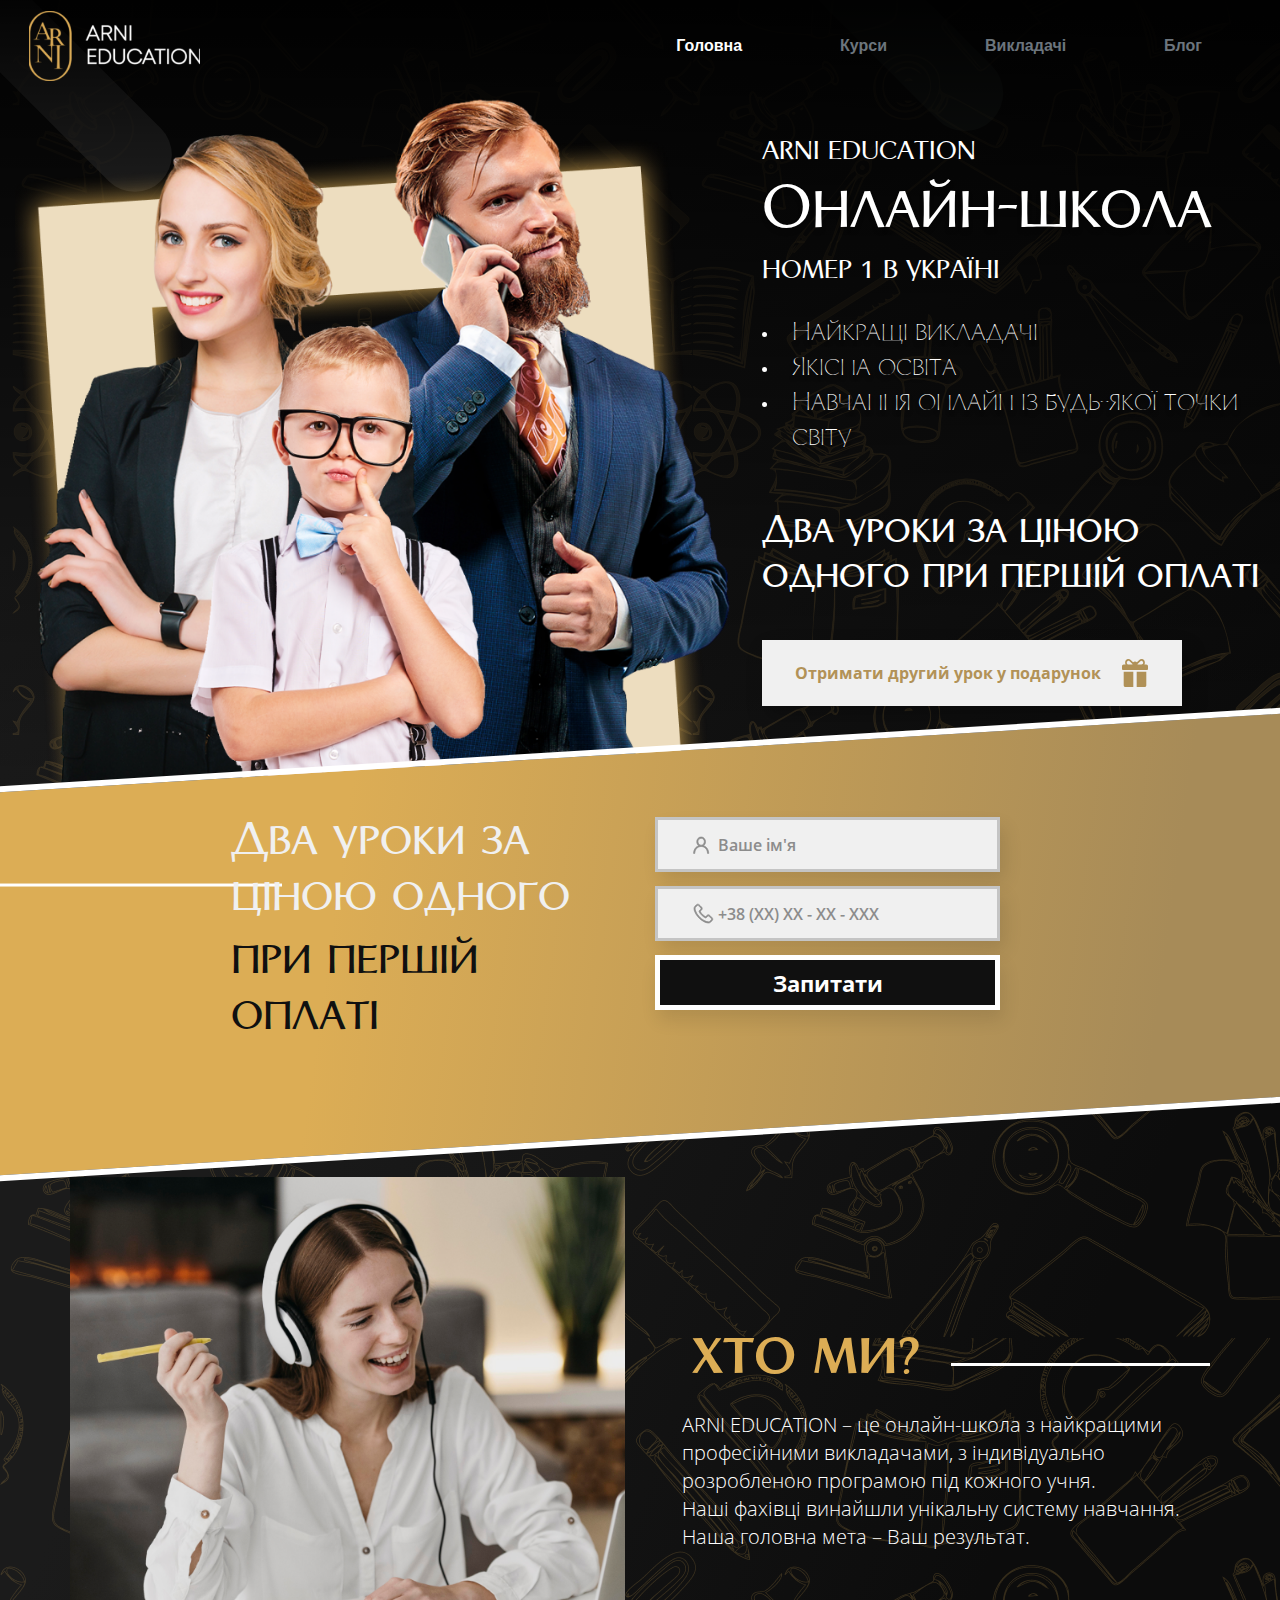
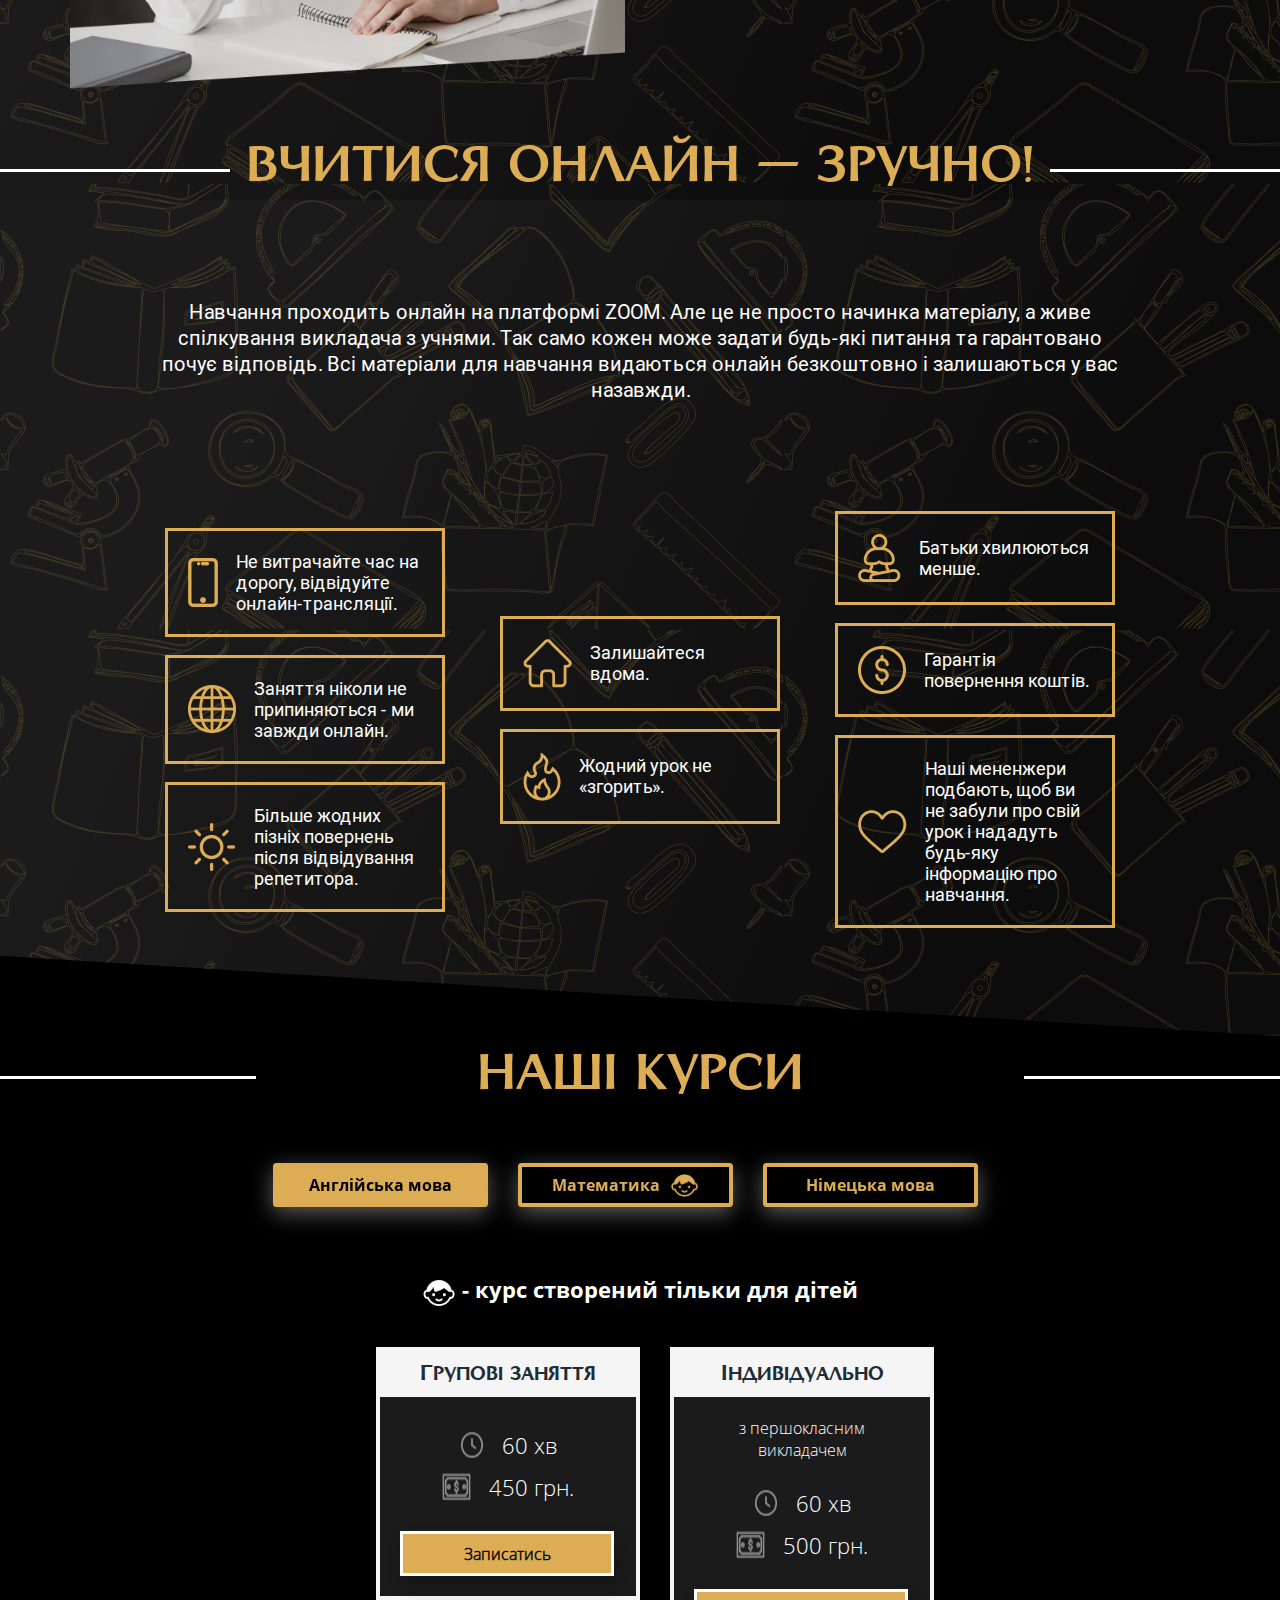
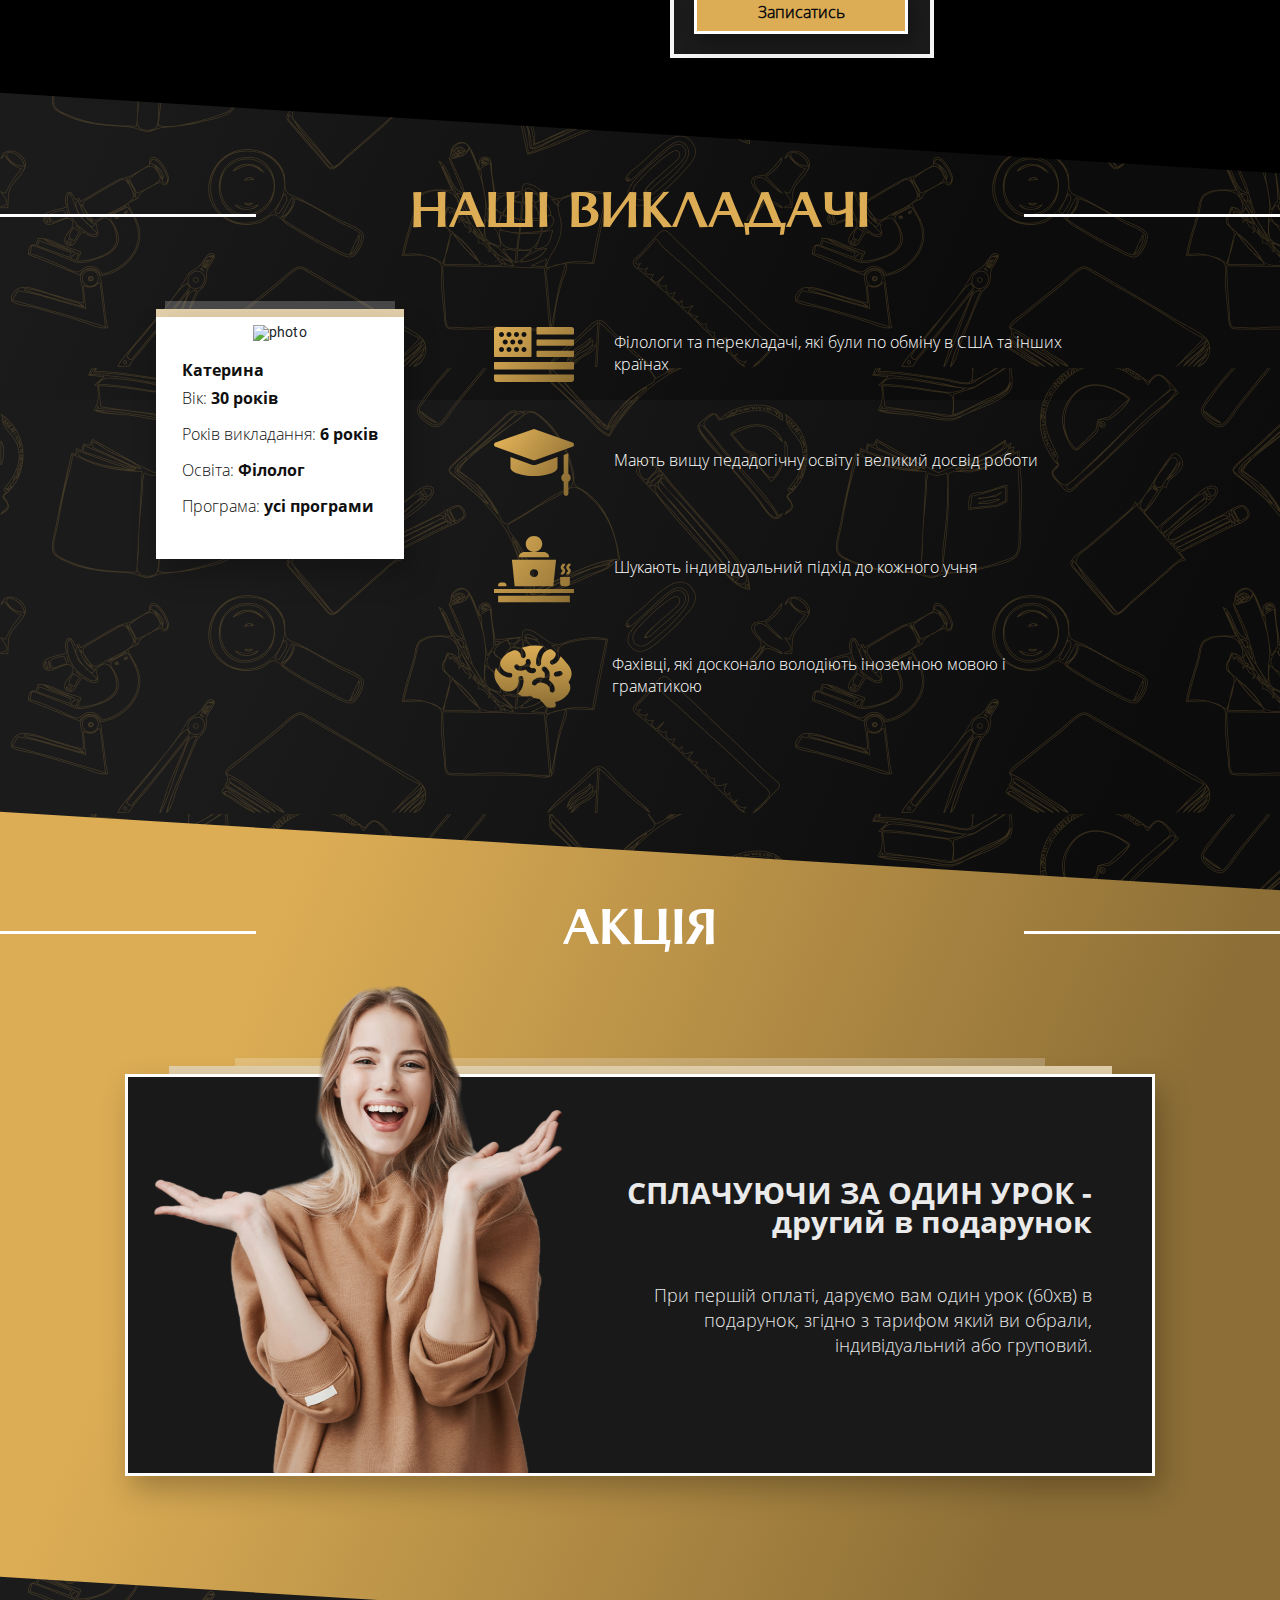
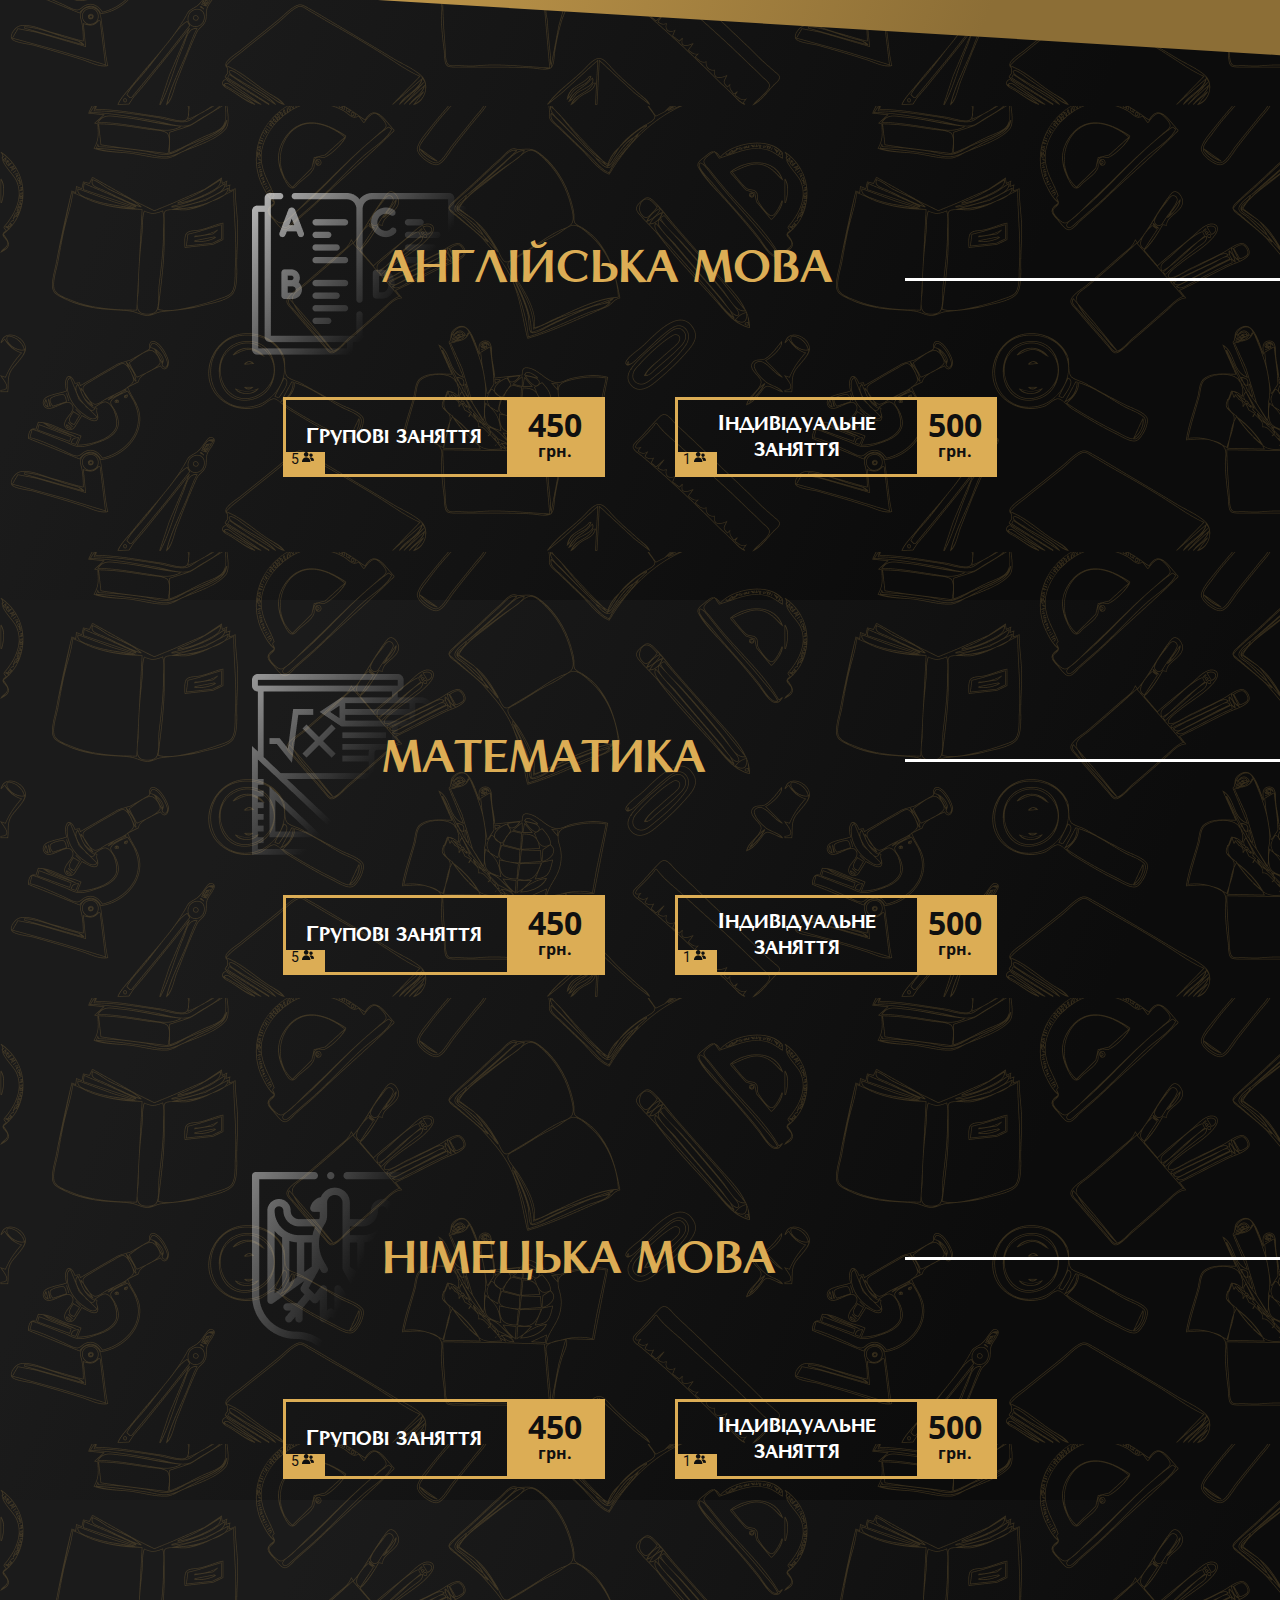
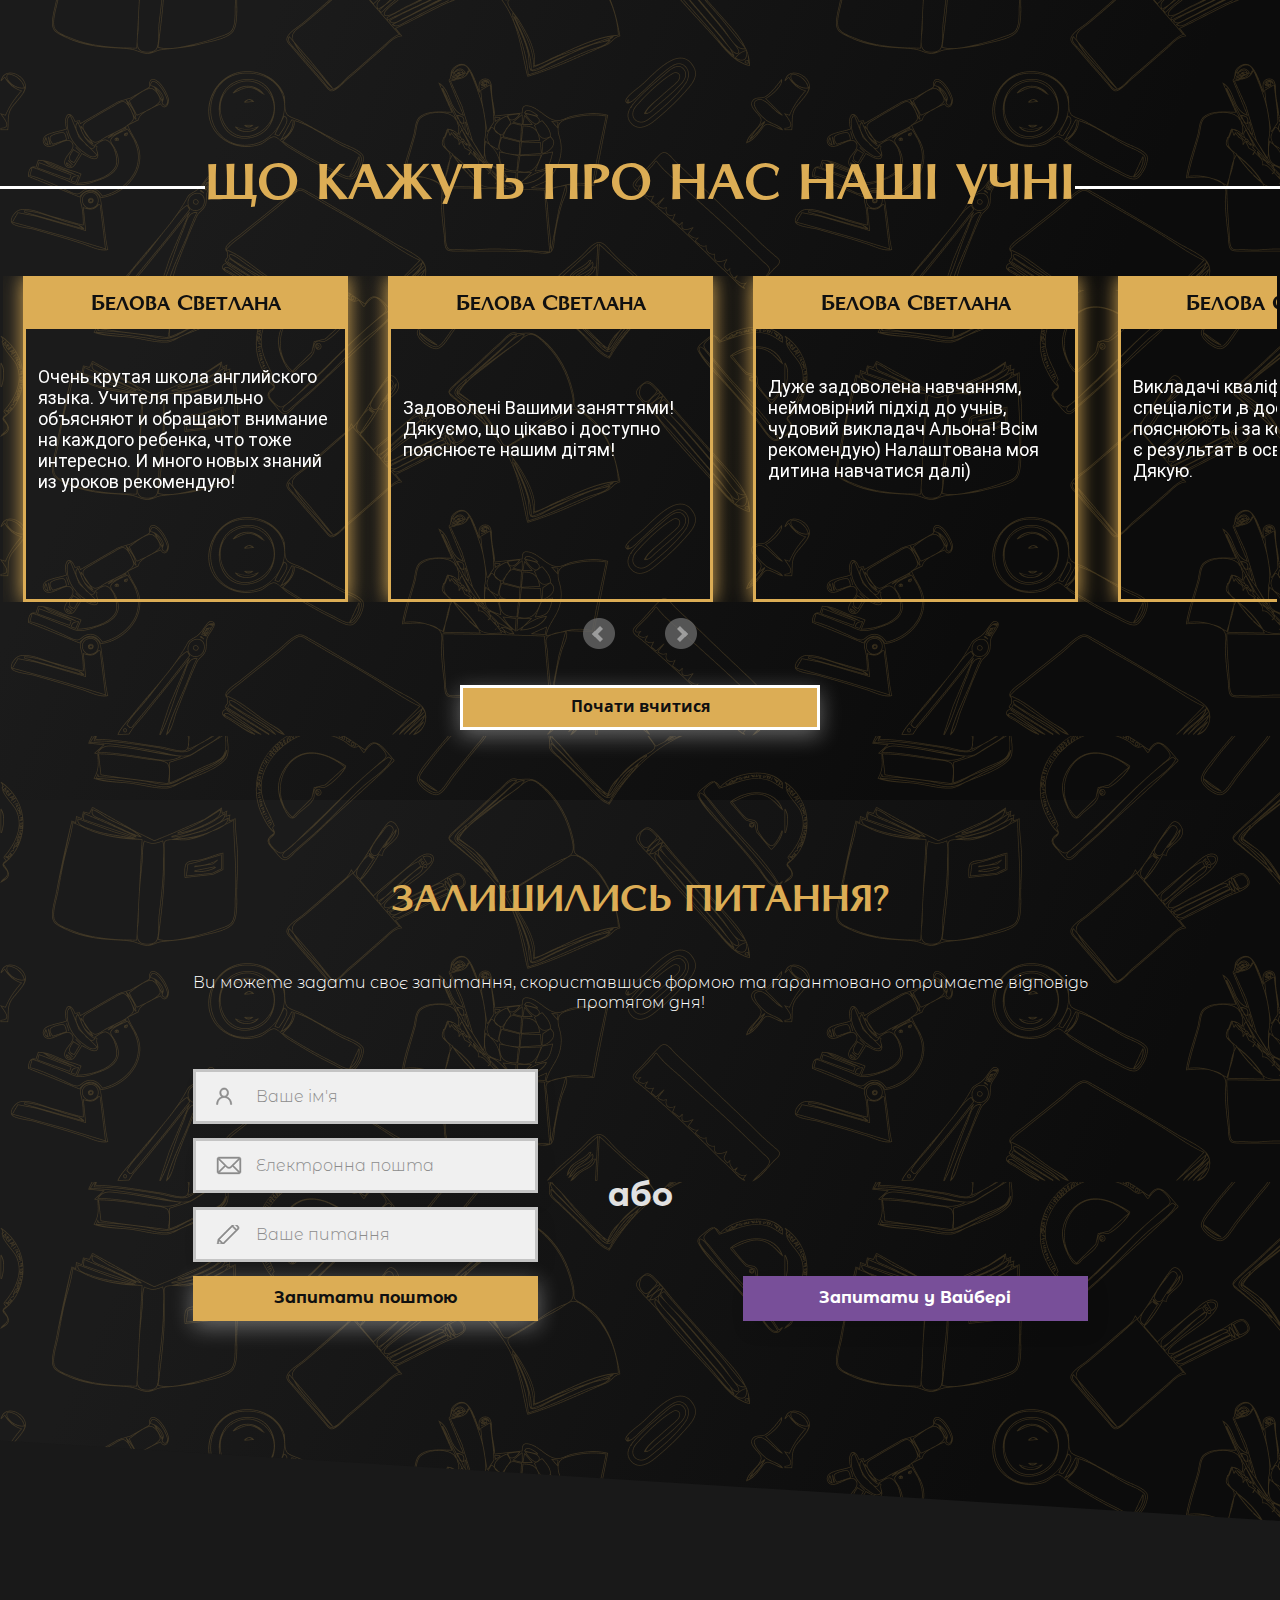
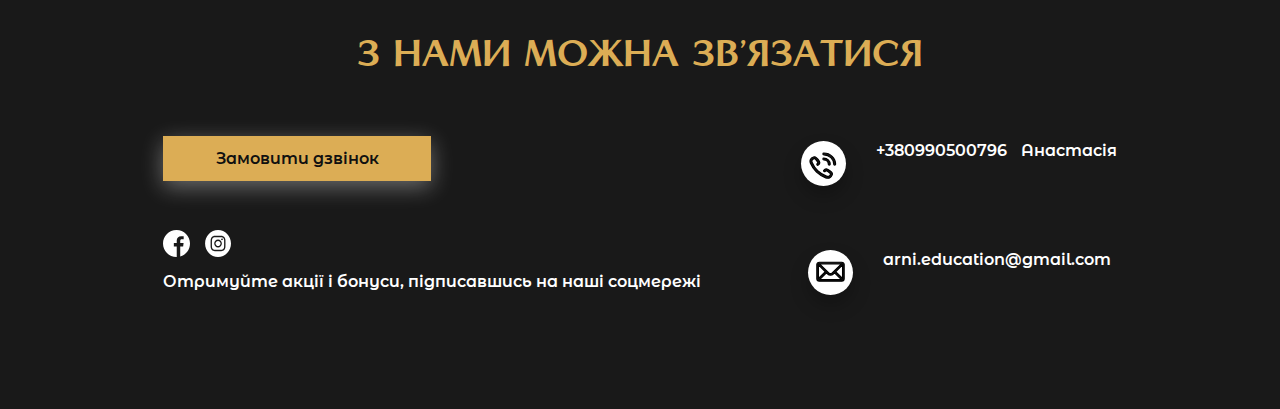
==== page/Arni Education/arni education/index.html @ 363d0132 "bootstrap 4.6" ====
<!DOCTYPE html>
<html lang="ru">

<head>
	<meta charset="utf-8">
	<meta name="viewport" content="width=device-width, initial-scala=1.0, maximum-scale=1.0, user-scaleble=0"/>
	<meta http-equiv="X-UA-Compatible" content="IE=edge">

	<title>Arni Education</title>

	<script src="https://ajax.googleapis.com/ajax/libs/jquery/2.2.0/jquery.min.js"></script>
    <link href="bxslider/jquery.bxslider.css" rel="stylesheet">

	<link rel="stylesheet" href="bootstrap/css/bootstrap.min.css">

	<link rel="stylesheet" type="text/css" href="css/style.css">
	<link rel="stylesheet" type="text/css" href="css/header.css">
	<link rel="stylesheet" type="text/css" href="css/footer.css">
	<link rel="stylesheet" type="text/css" href="css/style_mobile.css">
	<link rel="stylesheet" href="fonts/artica-pro/articapro.css">
    <link rel="stylesheet" href="fonts/opensans/opensans.css">
    <link rel="stylesheet" href="fonts/roboto/roboto.css">
    <link rel="stylesheet" href="fonts/montserratalternates/montserratalternates.css">
</head>

<body>
	<div class="wrapper">
		<header class="header">
			<div class="bg_top">
				<div class="container">
					<nav class="navbar navbar-expand-lg navbar-light header__head">
						<a class="navbar-brand" href="">
							<img src="img/logo.svg" alt="">
						</a>
						<a class="text-white media_nav" href="tel:+380990500796">+380990500796 <span>Анастасія</span></a>
						<button class="navbar-toggler" type="button" data-toggle="collapse" data-target="#navbarText" aria-controls="navbarText" aria-expanded="false" aria-label="Toggle navigation">
		                  	<span class="navbar-toggler-icon bg-dark"></span>
		                </button>
						<div class="collapse navbar-collapse justify-content-end" id="navbarText">
					        <ul class="navbar-nav menu_list">
					            <li class="nav-item active">
					              	<a class="nav-link text-white mx-5" href="#">Головна</a>
					            </li>
					            <li class="nav-item">
					                <a class="nav-link text-secondary mx-5" href="#">Курси</a>
					            </li>
					            <li class="nav-item">
					                <a class="nav-link text-secondary mx-5" href="#">Викладачі</a>
					            </li>
					            <li class="nav-item">
					                <a class="nav-link text-secondary mx-5" href="#">Блог</a>
					            </li>
					        </ul>
					    </div>
					</nav>
					<div class="row header__title">
						<div class="col-sm-7">
							<img src="img/FamilyGroup.png" alt="Family" class="w-100">
						</div>
						<div class="col-sm-5 pt-5 header__title__inner"> 
							<h3>arni education</h3>
							<h1>Онлайн-школа</h1>
							<h3>Номер 1 в Україні</h3>
							<ul>
								<li>Найкращі викладачі</li>
								<li>Якісна освіта</li>
								<li>Навчання онлайн із будь-якої точки світу</li>
							</ul>
							<h2>Два уроки за ціною одного при першій оплаті</h2>
							<div class="inner_button d-flex justify-content-center align-items-center">
								<p class="text-center m-0">Отримати другий урок у подарунок</p>
								<svg class="ml-4" width="26" height="28" viewBox="0 0 26 28" fill="none">
									<path d="M24.3044 5.45466H22.4118C22.6614 5.02919 22.8262 4.5516 22.8731 4.04651C23.0232 2.4323 22.2338 0.985269 20.8899 0.34373C19.6546 -0.245966 18.2664 -0.00490306 17.2667 0.971488L14.877 3.30391C14.4116 2.75572 13.7425 2.41119 13 2.41119C12.2562 2.41119 11.586 2.75682 11.1205 3.3067L8.72772 0.971214C7.72647 -0.00517645 6.33882 -0.245309 5.10407 0.344058C3.7605 0.985652 2.97096 2.43317 3.12147 4.04733C3.16855 4.55204 3.33318 5.02941 3.58277 5.45466H1.69564C0.759129 5.45466 0 6.27224 0 7.28073L0 10.0199C0 10.5241 0.37959 10.9329 0.847844 10.9329L25.1522 10.9329C25.6204 10.9329 26 10.5241 26 10.0199V7.28073C26 6.27224 25.2409 5.45466 24.3044 5.45466ZM10.4565 5.15032V5.45466H6.46801C5.4142 5.45466 4.58484 4.39668 4.84804 3.2151C4.96397 2.69475 5.31273 2.25118 5.76382 2.02663C6.38325 1.7183 7.06941 1.81728 7.58966 2.3244L10.4572 5.12342C10.4571 5.13244 10.4565 5.1413 10.4565 5.15032ZM21.1907 3.80408C21.1275 4.75307 20.3315 5.45477 19.4481 5.45477H15.5435V5.15043C15.5435 5.13966 15.5429 5.12899 15.5428 5.11822C16.1924 4.48407 17.6016 3.10857 18.3659 2.36246C18.8003 1.93847 19.4081 1.74056 19.9699 1.92103C20.7762 2.18003 21.2497 2.91842 21.1907 3.80408Z" fill="#B09157"/>
									<path d="M1.69531 12.7578L1.69531 26.1491C1.69531 27.1577 2.45444 27.9752 3.39095 27.9752H11.304V12.7578H1.69531Z" fill="#B09157"/>
									<path d="M14.6953 12.7578V27.9752H22.6084C23.5449 27.9752 24.304 27.1577 24.304 26.1491V12.7578H14.6953Z" fill="#B09157"/>
								</svg>
							</div>
						</div>
					</div>
				</div>
			</div>
			<div class="header__form d-flex align-items-center">
				<div class="line d-md-block"></div>
				<div class="container d-flex justify-content-center">
					<div class="row">
						<div class="col-sm-6 header__form__title mb-3 pt-4">
							<h2>Два уроки за ціною одного</h2>
							<h3>при першій оплаті</h3>
						</div>
						<div class="col-sm-6 header__form__inner d-flex flex-column">
							<input type="text" class="mb-3 first" placeholder="Ваше ім'я"/>
							<input type="text" class="mb-3 last" placeholder="+38 (ХХ) XX - XX - XXX"/>
							<button class="mb-3" type="button">
								<p class="m-0">Запитати</p>
							</button>
						</div>
					</div>
				</div>
			</div>
		</header>

		<div class="content">
			<div class="about">
				<div class="container">
					<div class="row">
						<div class="col-sm-6 pl-0">
	                    	<img src="img/Intersect.png" alt="Intersect" class="about__img float-right">
		                </div>
		                <div class="col-sm-6 pr-0 pl-sm-5 d-flex flex-column justify-content-center">
		                    <div class="about__title mb-3 d-flex align-items-center justify-content-between">
		                        <h2>хто ми?</h2>
		                        <div class="about__title__line d-md-block"></div>
		                    </div>
	                    	<div class="about__text pr-3 text-white">
		                        <p>ARNI EDUCATION – це онлайн-школа з найкращими професійними викладачами, 
		                           з індивідуально розробленою програмою під кожного учня.<br>
		                           Наші фахівці винайшли унікальну систему навчання.<br>
		                           Наша головна мета – Ваш результат.</p>
	                    	</div>
	                	</div>
					</div>
				</div>
			</div>

			<div class="study">
				<div class="study__title m-0 d-flex justify-content-center">
		            <h2>Вчитися онлайн — зручно!</h2>
		        </div>
		        <div class="container">
			        <div class="d-flex justify-content-center">
			            <div class="study__text text-md-center px-md-5 py-5">
			                <p class="px-md-5">
			                    Навчання проходить онлайн на платформі ZOOM. Але це не просто начинка матеріалу, а живе спілкування викладача з учнями. Так само кожен може задати будь-які питання та гарантовано почує відповідь. Всі матеріали для навчання видаються онлайн безкоштовно і залишаються у вас назавжди.
			                </p>
			            </div>
			        </div>
			    </div>
				<div class="study__table d-flex flex-wrap justify-content-center align-items-center">
				    <div class="study__table__column left">
			            <div class="col_element d-flex align-items-center">
			                <img src="img/icon1.png" alt="icon"> 
			                <div class="col_element_text">
			                    <p class="m-0">Не витрачайте час на дорогу, відвідуйте онлайн-трансляції.</p>
			                </div>
			            </div>
						<div class="col_element d-flex align-items-center">
			                <img src="img/icon2.png" alt="icon"> 
			                <div class="col_element_text">
			                    <p class="m-0">Заняття ніколи не припиняються - ми завжди онлайн.</p>
			                </div>
			            </div>
			            <div class="col_element d-flex align-items-center">
			                <img src="img/icon3.png" alt="icon"> 
			                <div class="col_element_text">
			                    <p class="m-0">Більше жодних пізніх повернень після відвідування репетитора.</p>
			                </div>
			            </div>
			        </div>
			        <div class="study__table__column center">
			            <div class="col_element d-flex align-items-center">
			                <img src="img/icon4.png" alt="icon"> 
			                <div class="col_element_text">
			                    <p class="m-0">Залишайтеся вдома. </p>
			                </div>
			            </div>
			            <div class="col_element d-flex align-items-center">
			                <img src="img/icon5.png" alt="icon"> 
			                <div class="col_element_text">
			                    <p class="m-0">Жодний урок не «згорить».</p>
			                </div>
			            </div>
			        </div>
			        <div class="study__table__column right">
			            <div class="col_element d-flex align-items-center">
			                <img src="img/icon6.png" alt="icon"> 
			                <div class="col_element_text">
			                    <p class="m-0">Батьки хвилюються менше.</p>
			                </div>
			            </div>
			            <div class="col_element d-flex align-items-center">
			                <img src="img/icon7.png" alt="icon"> 
			                <div class="col_element_text">
			                    <p class="m-0">Гарантія повернення коштів.</p>
			                </div>
			            </div>
			            <div class="col_element d-flex align-items-center">
			                <img src="img/icon8.png" alt="icon"> 
			                <div class="col_element_text">
			                    <p class="m-0">Наші мененжери подбають, щоб ви не забули про свій урок і нададуть будь-яку інформацію про навчання.</p>
			                </div>
			            </div>
			        </div>
			    </div>
			</div>

			<div class="course">
				<div class="course__title m-0 d-flex justify-content-center">
		            <h2>Наші Курси</h2>
		        </div>
				<div class="container">
					<ul class="course__top d-flex flex-wrap justify-content-center nav nav-pills mb-3" id="pills-tab" role="tablist">
						<li class="nav-item" role="presentation">
							<button class="nav-link active button d-flex justify-content-center align-items-center" id="pills-english-tab" data-toggle="pill" data-target="#pills-english" type="button" role="tab" aria-controls="pills-english" aria-selected="true">Англійська мова</button>
						</li>
						<li class="nav-item" role="presentation">
						    <button class="nav-link button d-flex justify-content-center align-items-center" id="pills-math-tab" data-toggle="pill" data-target="#pills-math" type="button" role="tab" aria-controls="pills-math" aria-selected="false">Математика 
						    	<svg width="29" height="29" viewBox="0 0 29 29" fill="none">
									<rect width="29" height="29" fill="url(#pattern0)"/>
									<defs>
									<pattern id="pattern0" patternContentUnits="objectBoundingBox" width="1" height="1">
									<use xlink:href="#image0_522_584" transform="scale(0.00833333)"/>
									</pattern>
									<image id="image0_522_584" width="120" height="120" xlink:href="[data-uri]"/>
									</defs>
									</svg>
						    </button>
						</li>
						<li class="nav-item" role="presentation">
						    <button class="nav-link button d-flex justify-content-center align-items-center" id="pills-german-tab" data-toggle="pill" data-target="#pills-german" type="button" role="tab" aria-controls="pills-german" aria-selected="false">Німецька мова</button>
						</li>
					</ul>
					<div class="course__text d-flex justify-content-center align-items-center">
						<h5>
	                        <img src="img/boy_icon_white.png" alt="icon"> - курс створений тільки для дітей
	                    </h5>
					</div>
					<div class="tab-content" id="pills-tabContent">
	  					<div class="tab-pane fade show active" id="pills-english" role="tabpanel" aria-labelledby="pills-english-tab">
	  						<div class="course__block d-flex flex-wrap justify-content-center">
								<div class="course__block_inner">
									<div class="inner_title d-flex justify-content-center">
										<h4 class="m-0">Групові заняття</h4>
									</div>
									<div class="inner_content">
										<div class="inner_content__text">
											<div class="text_1 d-flex justify-content-center">
												<img src="img/clock.png" alt="icon">
												<p class="m-0">60 хв</p>
											</div>
											<div class="text_2 d-flex justify-content-center">
												<img src="img/money.png" alt="icon">
												<p class="m-0">450 грн.</p>
											</div>
										</div>
										<a href="#">
											<div class="inner_content__button d-flex justify-content-center align-items-center">Записатись</div>
										</a>
									</div>
								</div>
								<div class="course__block_inner">
									<div class="inner_title d-flex justify-content-center">
										<h4 class="m-0">Індивідуально</h4>
									</div>
									<div class="inner_content">
										<p class="inner_text">з першокласним викладачем</p>
										<div class="inner_content__text">
											<div class="text_1 d-flex justify-content-center">
												<img src="img/clock.png" alt="icon">
												<p class="m-0">60 хв</p>
											</div>
											<div class="text_2 d-flex justify-content-center">
												<img src="img/money.png" alt="icon">
												<p class="m-0">500 грн.</p>
											</div>
										</div>
										<a href="#">
											<div class="inner_content__button d-flex justify-content-center align-items-center">Записатись</div>
										</a>
									</div>
								</div>
							</div>
	  					</div>
						<div class="tab-pane fade" id="pills-math" role="tabpanel" aria-labelledby="pills-math-tab">
						  	<div class="course__block d-flex flex-wrap justify-content-center">
								<div class="course__block_inner">
									<div class="inner_title d-flex justify-content-center">
										<h4 class="m-0">Групові заняття</h4>
									</div>
									<div class="inner_content">
										<div class="inner_content__text">
											<div class="text_1 d-flex justify-content-center">
												<img src="img/clock.png" alt="icon">
												<p class="m-0">60 хв</p>
											</div>
											<div class="text_2 d-flex justify-content-center">
												<img src="img/money.png" alt="icon">
												<p class="m-0">440 грн.</p>
											</div>
										</div>
										<a href="#">
											<div class="inner_content__button d-flex justify-content-center align-items-center">Записатись</div>
										</a>
									</div>
								</div>
								<div class="course__block_inner">
									<div class="inner_title d-flex justify-content-center">
										<h4 class="m-0">Індивідуально</h4>
									</div>
									<div class="inner_content">
										<div class="inner_content__text">
											<div class="text_1 d-flex justify-content-center">
												<img src="img/clock.png" alt="icon">
												<p class="m-0">60 хв</p>
											</div>
											<div class="text_2 d-flex justify-content-center">
												<img src="img/money.png" alt="icon">
												<p class="m-0">480 грн.</p>
											</div>
										</div>
										<a href="#">
											<div class="inner_content__button d-flex justify-content-center align-items-center">Записатись</div>
										</a>
									</div>
								</div>
							</div>
						</div>
						<div class="tab-pane fade" id="pills-german" role="tabpanel" aria-labelledby="pills-german-tab">
						  	<div class="course__block d-flex flex-wrap justify-content-center">
								<div class="course__block_inner">
									<div class="inner_title d-flex justify-content-center">
										<h4 class="m-0">Групові заняття</h4>
									</div>
									<div class="inner_content">
										<div class="inner_content__text">
											<div class="text_1 d-flex justify-content-center">
												<img src="img/clock.png" alt="icon">
												<p class="m-0">60 хв</p>
											</div>
											<div class="text_2 d-flex justify-content-center">
												<img src="img/money.png" alt="icon">
												<p class="m-0">460 грн.</p>
											</div>
										</div>
										<a href="#">
											<div class="inner_content__button d-flex justify-content-center align-items-center">Записатись</div>
										</a>
									</div>
								</div>
								<div class="course__block_inner">
									<div class="inner_title d-flex justify-content-center">
										<h4 class="m-0">Індивідуально</h4>
									</div>
									<div class="inner_content">
										<p class="inner_text">з першокласним викладачем</p>
										<div class="inner_content__text">
											<div class="text_1 d-flex justify-content-center">
												<img src="img/clock.png" alt="icon">
												<p class="m-0">60 хв</p>
											</div>
											<div class="text_2 d-flex justify-content-center">
												<img src="img/money.png" alt="icon">
												<p class="m-0">510 грн.</p>
											</div>
										</div>
										<a href="#">
											<div class="inner_content__button d-flex justify-content-center align-items-center">Записатись</div>
										</a>
									</div>
								</div>
							</div>
						</div>
					</div>
				</div>
			</div>

			<div class="teacher">
				<div class="teacher__title m-0 d-flex justify-content-center">
		            <h2>Наші Викладачі</h2>
		        </div>
				<div class="teacher__table d-flex flex-wrap justify-content-center ">
					<div class="teacher__table__column photo">
						<div class="col_bg_2"></div>
						<div class="col_bg_1"></div>
						<div class="col_bg">
							<div class="col_bg__photo d-flex justify-content-center">
								<img src="img/teacher_photo.svg" alt="photo">
							</div>
							<div class="col_bg__text"> 
								<h3>Катерина</h3>
								<div class="text_info">
									<p>Вік:<span> 30 років</span></p>
									<p>Років викладання:<span> 6 років</span></p>
									<p>Освіта:<span> Філолог</span></p>
									<p>Програма:<span> усі програми</span></p>
								</div>
							</div>
						</div>
					</div>
					<div class="teacher__table__column info">
						<div class="info_element d-flex align-items-center">
							<img src="img/teacher_1.svg" alt="icon">
							<p class="info_element__text">Філологи та перекладачі, які були по обміну в США та інших країнах</p>
						</div>
						<div class="info_element d-flex align-items-center">
							<img src="img/teacher_2.svg" alt="icon">
							<p class="info_element__text">Мають вищу педадогічну освіту і великий досвід роботи</p>
						</div>
						<div class="info_element d-flex align-items-center">
							<img src="img/teacher_3.svg" alt="icon">
							<p class="info_element__text">Шукають індивідуальний підхід до кожного учня</p>
						</div>
						<div class="info_element d-flex align-items-center">
							<img src="img/teacher_4.svg" alt="icon">
							<p class="info_element__text">Фахівці, які досконало володіють іноземною мовою і граматикою</p>
						</div>
					</div>
				</div>
			</div>

			<div class="stock">
				<div class="stock__title m-0 d-flex justify-content-center">
		            <h2>Акція</h2>
		        </div>
		        <div class="container">
		        	<div class="stock__content">
						<div class="stock_bg_2"></div>
						<div class="stock_bg_1"></div>
						<div class="stock_bg d-flex justify-content-end">
							<div class="stock_bg__photo">
								<img src="img/stock_img.svg" alt="photo">
							</div>
							<div class="stock_bg__text text-right"> 
								<h3>СПЛАЧУЮЧИ ЗА ОДИН УРОК - другий в подарунок</h3>
								<div class="text_info">
									<p>При першій оплаті, даруємо вам один урок (60хв) в подарунок, згідно з тарифом який ви обрали, індивідуальний або груповий.</p>
								</div>
							</div>
						</div>
					</div>
		        </div>
			</div>

			<div class="buy_course">
				<div class="buy_course__el">
					<div class="row el_title m-0">
						<div class="col-4">
							<div class="el_title__img float-right">
								<img src="img/courses_icon_1.png" alt="icon">
							</div>
						</div>
						<div class="col-8 el_title__title d-flex align-items-center">
							<h2>Англійська мова</h2>
						</div>
					</div>
					<div class="el_button d-flex flex-wrap justify-content-center">
						<a href="#">
							<div class="button d-flex justify-content-between">
								<p class="button_text m-0 d-flex align-items-center">
	                                Групові заняття
	                            </p>
	                            <p class="button_price m-0 text-center">
	                                <span>450</span> грн.
	                            </p>  
	                            <div class="member">
	                                <p>5 <img src="img/member-icon.png" alt="member"></p>
	                            </div> 
							</div>
						</a>
						<a href="#">
							<div class="button d-flex">
	                            <p class="button_text m-0 d-flex align-items-center">
	                                Індивідуальне заняття
	                            </p>
	                            <p class="button_price m-0 text-center">
	                                <span>500</span> грн.
	                            </p>  
	                            <div class="member">
	                                <p>1 <img src="img/member-icon.png" alt="member"></p>
	                            </div>  
	                        </div>
						</a>
					</div>
				</div>
				<div class="buy_course__el">
					<div class="row el_title m-0">
						<div class="col-4">
							<div class="el_title__img float-right">
								<img src="img/courses_icon_2.png" alt="icon">
							</div>
						</div>
						<div class="col-8 el_title__title d-flex align-items-center">
							<h2>Математика</h2>
						</div>
					</div>
					<div class="el_button d-flex flex-wrap justify-content-center">
						<a href="#">
							<div class="button d-flex justify-content-between">
								<p class="button_text m-0 d-flex align-items-center">
	                                Групові заняття
	                            </p>
	                            <p class="button_price m-0 text-center">
	                                <span>450</span> грн.
	                            </p>  
	                            <div class="member">
	                                <p>5 <img src="img/member-icon.png" alt="member"></p>
	                            </div> 
							</div>
						</a>
						<a href="#">
							<div class="button d-flex">
	                            <p class="button_text m-0 d-flex align-items-center">
	                                Індивідуальне заняття
	                            </p>
	                            <p class="button_price m-0 text-center">
	                                <span>500</span> грн.
	                            </p>  
	                            <div class="member">
	                                <p>1 <img src="img/member-icon.png" alt="member"></p>
	                            </div>  
	                        </div>
						</a>
					</div>
				</div>
				<div class="buy_course__el">
					<div class="row el_title m-0">
						<div class="col-4">
							<div class="el_title__img float-right">
								<img src="img/courses_icon_3.png" alt="icon">
							</div>
						</div>
						<div class="col-8 el_title__title d-flex align-items-center">
							<h2>Німецька мова</h2>
						</div>
					</div>
					<div class="el_button d-flex flex-wrap justify-content-center">
						<a href="#">
							<div class="button d-flex justify-content-between">
								<p class="button_text m-0 d-flex align-items-center">
	                                Групові заняття
	                            </p>
	                            <p class="button_price m-0 text-center">
	                                <span>450</span> грн.
	                            </p>  
	                            <div class="member">
	                                <p>5 <img src="img/member-icon.png" alt="member"></p>
	                            </div> 
							</div>
						</a>
						<a href="#">
							<div class="button d-flex">
	                            <p class="button_text m-0 d-flex align-items-center">
	                                Індивідуальне заняття
	                            </p>
	                            <p class="button_price m-0 text-center">
	                                <span>500</span> грн.
	                            </p>  
	                            <div class="member">
	                                <p>1 <img src="img/member-icon.png" alt="member"></p>
	                            </div>  
	                        </div>
						</a>
					</div>
				</div>
			</div>

			<div class="opinion">
				<div class="opinion__title m-0 d-flex justify-content-center">
		            <h2>Що кажуть про нас наші учні</h2>
		        </div>
		        <div class="opinion__slider">
		        	<div class="slide">
	                    <div class="slide_block">
	                        <div class="block__title d-flex justify-content-center m-0">
	                            <h4 class="m-0">Белова Светлана</h4>
	                        </div>

	                        <div class="block__text d-flex align-items-center">
	                            <p class="m-0">
	                                Очень крутая школа английского языка. Учителя правильно объясняют и обращают внимание на 
	                                каждого ребенка, что тоже интересно. И много новых знаний из уроков рекомендую!
	                            </p>
	                        </div>
	                    </div>
	                </div>

	                <div class="slide">
	                    <div class="slide_block">
	                        <div class="block__title d-flex justify-content-center m-0">
	                            <h4 class="m-0">Белова Светлана</h4>
	                        </div>

	                        <div class="block__text d-flex align-items-center">
	                            <p class="m-0">
	                                Задоволені Вашими заняттями! Дякуємо, що цікаво і доступно пояснюєте нашим дітям!
	                            </p>
	                        </div>
	                    </div>
	                </div>

	                <div class="slide">
	                    <div class="slide_block">
	                        <div class="block__title d-flex justify-content-center m-0">
	                            <h4 class="m-0">Белова Светлана</h4>
	                        </div>

	                        <div class="block__text d-flex align-items-center">
	                            <p class="m-0">
	                                Дуже задоволена навчанням, неймовірний підхід до учнів, чудовий викладач Альона! 
	                                Всім рекомендую) Налаштована моя дитина навчатися далі)
	                            </p>
	                        </div>
	                    </div>
	                </div>

	                <div class="slide">
	                    <div class="slide_block">
	                        <div class="block__title d-flex justify-content-center m-0">
	                            <h4 class="m-0">Белова Светлана</h4>
	                        </div>

	                        <div class="block__text d-flex align-items-center">
	                            <p class="m-0">
	                                Викладачі кваліфіковані спеціалісти ,в доступній формі пояснюють і 
	                                за короткий час вже є результат в освоєнні мови. Дякую.
	                            </p>
	                        </div>
	                    </div>
	                </div>

	                <div class="slide">
	                    <div class="slide_block">
	                        <div class="block__title d-flex justify-content-center m-0">
	                            <h4 class="m-0">Белова Светлана</h4>
	                        </div>

	                        <div class="block__text d-flex align-items-center">
	                            <p class="m-0">
	                                Випадково побачила рекламу на сторінці фейсбуку. 
	                                Дочка спочатку казала, що не хоче, але вже через тиждень занять-попросила подовжити навчання. 
	                                Вже займаємося два місяці і є результат і по розмові і граматиці. Дякуємо...
	                            </p>
	                        </div>
	                    </div>
	                </div>
		        </div>
		        <div class="opinion__button m-0 d-flex justify-content-center">
		        	<a href="">
						<div class="button d-flex justify-content-center align-items-center">
							<p>Почати вчитися</p>
						</div>
					</a>
		        </div>
			</div>

			<div class="question">
				<div class="question__title m-0 d-flex justify-content-center">
		            <h3>Залишились питання?</h3>
		        </div>
		        <div class="container">
			        <div class="d-flex justify-content-center">
			            <div class="question__text text-md-center px-md-5 py-5">
			                <p class="px-md-5">
			                    Ви можете задати своє запитання, скориставшись формою та гарантовано отримаєте відповідь протягом дня!
			                </p>
			            </div>
			        </div>
			    </div>
			    <div class="question_flex d-flex flex-wrap justify-content-center">
				    <div class="question__form d-flex flex-column">
				    	<input type="text" class="mb-3 first" placeholder="Ваше ім'я"/>
						<input type="text" class="mb-3 last" placeholder="Електронна пошта"/>
						<input type="text" class="mb-3 last" placeholder="Ваше питання"/>
						<button class="mb-3" type="button">
							<a href="mailto:arni.education@gmail.com" target="_blank">
								Запитати поштою
							</a>
						</button>
				    </div>
				    <div class="question__or d-flex justify-content-center align-items-center">
				    	<p>або</p>
				    </div>
				    <div class="question__button align-self-end">
				    	<button class="mb-3" type="button">
							<p class="m-0">Запитати у Вайбері</p>
						</button>
				    </div>
				</div>
			</div>
		</div>

		<footer class="footer">
			<div class="footer__title m-0 d-flex justify-content-center">
		        <h3>з нами можна зв’язатися</h3>
		    </div>
			<div class="footer__item d-flex flex-wrap justify-content-center">
				<div class="footer__item__left d-flex flex-column">
				    <button class="mb-3" type="button">
						<p class="m-0">Замовити дзвінок</p>
					</button>
					<div class="network d-flex justify-content-start">
						<a href="https://www.facebook.com/">
							<img src="img/facebook.svg" alt="">
						</a>
						<a href="https://www.instagram.com/">
							<img src="img/instagram.svg" alt="">
						</a>
					</div>
				    <p class="m-0 footer__item__left__text">Отримуйте акції і бонуси, підписавшись на наші соцмережі</p>
				</div>
				<div class="footer__item__right d-flex flex-column justify-content-center align-items-center">
					<div class="contact d-flex justify-content-center">
					    <div class="contact_img">
					    	<img src="img/Vector_5.svg" alt="e-mail">
					    </div>
					    <a class="text-white" href="tel:+380990500796">
					    	+380990500796 <span>Анастасія</span>
						</a>
					</div>
					<div class="contact d-flex justify-content-center">
						<div class="contact_img">
					    	<img src="img/Vector_6.svg" alt="e-mail">
					    </div>
					    <a class="text-white" href="mailto:arni.education@gmail.com">
					    	arni.education@gmail.com
						</a>
					</div>
				</div>
			</div>
		</footer>
	</div>
	<script src="https://cdn.jsdelivr.net/npm/jquery@3.5.1/dist/jquery.slim.min.js" integrity="sha384-DfXdz2htPH0lsSSs5nCTpuj/zy4C+OGpamoFVy38MVBnE+IbbVYUew+OrCXaRkfj" crossorigin="anonymous"></script>
    <script src="bootstrap/js/bootstrap.bundle.min.js"></script>

    <script src="https://ajax.googleapis.com/ajax/libs/jquery/1.12.0/jquery.min.js"></script>
	<script src="https://cdn.jsdelivr.net/g/bxslider@4.2.12(jquery.bxslider.min.js+vendor/jquery.fitvids.js)"></script>
	<script src="bxslider/jquery.bxslider.min.js"></script>
    <script src="main.js"></script>
</body>
</html>
---- page/Arni Education/arni education/css/style.css ----
/*Обнуление*/
*{
	padding: 0;
	margin: 0;
	border: 0;
	box-sizing: border-box;
}
*,*:before,*:after{
	-moz-box-sizing: border-box;
	-webkit-box-sizing: border-box;
	box-sizing: border-box;
}
:focus,:active{outline: none;}
a:focus,a:active{outline: none;}

nav,footer,header,aside{display: block;}

html,body{
	height: 100%;
	width: 100%;
	font-size: 100%;
	line-height: 1;
	font-size: 14px;
	-ms-text-size-adjust: 100%;
	-moz-text-size-adjust: 100%;
	-webkit-text-size-adjust: 100%;
}

input,button,textarea{font-family:inherit;}
input::-ms-clear{display: none;}
button{cursor: pointer;}
button::-moz-focus-inner {padding:0;border:0;}
a, a:visited{text-decoration: none;}
a:hover{text-decoration: none;}
ul li{list-style: none;}
img{vertical-align: top;}

h1,h2,h3,h4,h5,h6{font-size:inherit;font-weight: 400;}

/*-----------------------------------------------------*/
body{
	background: linear-gradient(113.21deg, #1B1B1B 19.35%, #0C0C0C 76.56%);
}
.wrapper{
	background: url('../img/path.png') 0 0 repeat;
}

.about{
	padding-bottom: 50px;
}
.about__img{
    width: 100%;
}
.about__title{
	padding-top: 30px;
	padding-left: 10px;
}
.about__title h2{
	font-family: "ArticaPro-Bold";
	font-size: 50px;
	line-height: 59px;
	text-transform: uppercase;
	color: #DCAD55;
}
.about__title__line{
	width: 50%;
    height: 3px;
    background-color: #ffffff;
    display: none;
}
.about__text p{
	font-family: "Opensans-Light";
	font-weight: 400;
	font-size: 20px;
	line-height: 28px;
	color: #FFFFFF;
}

.study .container{
	padding: 40px 0px;
}
.study__title{
	position: relative;
}
.study__title::before{
	content: '';
	background: #FFFFFF;
	width: 18%;
	height: 3px;
	position: absolute;
	top: 30px;
	left: 0;
}
.study__title h2{
	font-family: "ArticaPro-Bold";
	font-size: 50px;
	line-height: 59px;
	text-transform: uppercase;
	color: #DCAD55;
	padding: 0px 10px;
}
.study__title::after{
	content: '';
	background: #FFFFFF;
	width: 18%;
	height: 3px;
	position: absolute;
	top: 30px;
	right: 0;
}
.study__text p{
	font-family: 'Roboto';
	font-size: 20px;
	font-weight: 300;
	line-height: 26px;
	color: #FFFFFF;
	padding: 12px;
}
.study__table{
	margin: 0 auto;
	padding: 0px 20px 50px 20px;
}
.study__table__column.left,
.study__table__column.center,
.study__table__column .right{
	margin-right: 55px;
}
.study__table__column .right{
	margin-top: -32px;
}
.col_element{
	width: 280px;
	border: 3px solid #DCAD55;
	margin-bottom: 18px;
	padding: 20px;
}
.col_element_text{
	font-family: 'Roboto';
	font-size: 18px;
	font-weight: 400;
	line-height: 21px;
	color: #FFFFFF;
	padding-left: 18px;
}

.course{
	padding: 50px 0px;
	background-color: black;
	transform: skewY(3.6deg);
}
.course__title::before{
	content: '';
	background: #FFFFFF;
	width: 20%;
	height: 3px;
	position: absolute;
	top: 30px;
	left: 0;
}
.course__title{
	position: relative;
	font-family: "ArticaPro-Bold";
	font-size: 50px;
	line-height: 59px;
	text-transform: uppercase;
	color: #DCAD55;
	padding: 0px 10px;
	transform: skewY(-3.6deg);
}
.course__title::after{
	content: '';
	background: #FFFFFF;
	width: 20%;
	height: 3px;
	position: absolute;
	top: 30px;
	right: 0;
}
.course .container{
	transform: skewY(-3.6deg);
	margin-top: 50px;
}
.course__top a:hover{
	text-decoration: none;
}
.course__top button{
	font-family: "OpenSans-Bold";
	font-size: 16px;
	line-height: 22px;
	color: #DCAD55;
	width: 215px;
	height: 44px;
	border: 4px solid #DCAD55!important;
	box-shadow: 0px 6px 22px rgba(255, 255, 255, 0.36);
	filter: drop-shadow(5px 10px 18px rgba(0, 0, 0, 0.25));
	margin-right: 30px;
	margin-bottom: 25px;
}
.course__top button:hover{
	background: #DCAD55!important;
	border: 4px solid #DCAD55!important;
	box-shadow: 0px 6px 22px rgba(255, 255, 255, 0.36)!important;
	color: #0B0B0B!important;
	transition: 0.3s;
}
.course__top button:active{
	background: #DCAD55;
	border: 4px solid #DCAD55;
	box-shadow: 5px 10px 18px rgba(0, 0, 0, 0.25);
	color: #0B0B0B;
}
.nav-pills .nav-link.active, .nav-pills .show>.nav-link{
	background-color: #DCAD55!important;
	color: #000000!important;
}
.course__top button p{
	padding-top: 10px;
}
.course__top button svg{
	margin-left: 10px;
}
.course__text{
	font-family: "OpenSans-Bold";
	font-size: 22px;
	font-weight: 600;
	line-height: 30px;
	color: #FFFFFF;
	padding: 30px 0px;
}
.course__block_inner{
	height: fit-content;
	width: 264px;
	background: #1B1B1B;
	border: 4px solid #F5F5F5;
	box-shadow: 7px 8px 20px rgba(0, 0, 0, 0.25);
	margin-left: 30px;
	margin-bottom: 25px;
}
.inner_title{
	background: #F5F5F5;
	font-family: "ArticaPro-Bold";
	font-size: 22px;
	line-height: 26px;
	color: #1E2C34;
	padding: 10px 0px;
}
.inner_content{
	padding: 20px;
}
.inner_content a:hover{
	text-decoration: none;
}
.inner_content__text{
	font-family: "Opensans-Light";
	font-weight: 400;
	font-size: 22px;
	line-height: 28px;
	color: #FFFFFF;
}
.text_1{
	padding: 14px 0;
}
.inner_content__text p{
	padding-left: 18px;
}
.inner_content__button{
	margin-top: 30px;
	width: 214px;
	height: 45px;
	background: #DCAD55;
	border: 3px solid #FFFFFF;
	box-shadow: 5px 10px 18px rgba(0, 0, 0, 0.25);
	font-family: "Opensans-Light";
	font-weight: 700;
	font-size: 16px;
	line-height: 22px;
	color: #0B0B0B;
	cursor: pointer;
}
.inner_content__button:hover{
	background: #F7D18C;
	border: 3px solid #FFFFFF;
	box-shadow: 0px 6px 22px rgba(255, 255, 255, 0.36);
	transition: 0.3s;
}
.inner_content__button:active{
	background: #8C6E34;
	border: 3px solid #DCAD55;
	box-shadow: 0px 6px 22px rgba(255, 255, 255, 0.36);
	color: #FFFFFF;
}
.inner_text{
	font-family: "Opensans-Light";
	font-weight: 400;
	font-size: 16px;
	line-height: 22px;
	text-align: center;
	color: #FFFFFF;
}

.teacher{
	padding: 50px 0px;
}
.teacher__title::before{
	content: '';
	background: #FFFFFF;
	width: 20%;
	height: 3px;
	position: absolute;
	top: 30px;
	left: 0;
}
.teacher__title{
	position: relative;
	font-family: "ArticaPro-Bold";
	font-size: 50px;
	line-height: 59px;
	text-transform: uppercase;
	color: #DCAD55;
	padding: 0px 10px;
}
.teacher__title::after{
	content: '';
	background: #FFFFFF;
	width: 20%;
	height: 3px;
	position: absolute;
	top: 30px;
	right: 0;
}
.teacher__table{
	padding: 50px 0;
}
.teacher__table__column{
	padding-right: 40px;
}
.col_bg_2{
	z-index: 3;
	max-width: 230px;
	height: 8px;
	background: rgba(255, 255, 255, 0.22);
	margin: 0 auto;
}
.col_bg_1{
	z-index: 2;
	max-width: 272px;
	height: 8px;
	background: #E3D0AB;
	margin: 0 auto;
}
.col_bg{
	z-index: 1;
	max-width: 300px;
	padding: 5px 3px;
	background: #FFFFFF;
	border: 3px solid #FFFFFF;
	box-shadow: 6px 13px 27px rgba(0, 0, 0, 0.25);
}
.col_bg__text{
	font-family: "Opensans-Light";
	color: #101010;
	font-size: 16px;
	line-height: 22px;
	padding: 20px;
}
.col_bg__text h3{
	font-family: "OpenSans-Bold";
}
.col_bg__text span{
	font-family: "OpenSans-Bold";
}

.info{
	padding-top: 20px;
	padding-left: 50px;
}
.info_element{
	max-width: 590px;
	margin-bottom: 40px;
}
.info_element__text{
	font-family: "Opensans-Light";
	font-weight: 400;
	font-size: 16px;
	line-height: 22px;
	color: #FFFFFF;
	padding: 10px 0px 0px 40px;
}

.stock{
	padding: 50px 0px;
	background: linear-gradient(111.29deg, #DCAD55 19.8%, #8C6E36 80.97%);
	transform: skewY(3.5deg);
}
.stock__title::before{
	content: '';
	background: #FFFFFF;
	width: 20%;
	height: 3px;
	position: absolute;
	top: 30px;
	left: 0;
}
.stock__title{
	position: relative;
	font-family: "ArticaPro-Bold";
	font-size: 50px;
	line-height: 59px;
	text-transform: uppercase;
	color: #FFFFFF;
	transform: skewY(-3.5deg);
}
.stock__title::after{
	content: '';
	background: #FFFFFF;
	width: 20%;
	height: 3px;
	position: absolute;
	top: 30px;
	right: 0;
}
.stock .container{
	padding: 50px 0px;
	transform: skewY(-3.5deg);
}
.stock__content{
	padding: 40px 0px;
}
.stock_bg_2{
	max-width: 810px;
	height: 8px;
	background: rgba(255, 255, 255, 0.22);
	margin: 0 auto;
}
.stock_bg_1{
	max-width: 943px;
	height: 8px;
	background: #E3D0AB;
	margin: 0 auto;
}
.stock_bg{
	max-width: 1030px;
	min-height: 402px;
	padding: 0 40px;
	background: #191919;
	border: 3px solid #FFFFFF;
	box-shadow: 6px 13px 27px rgba(0, 0, 0, 0.25);
	margin: 0 auto;
	position: relative;
}
.stock_bg__photo{
	position: absolute;
	bottom: 0;
	left: 26px;
	max-width: 409px;
}
.stock_bg__photo img{
	width: 100%;
}
.stock_bg__text{
	max-width: 505px;
	font-family: "Opensans-Light";
	color: #EAEAEA;
	padding: 0px 20px;
	margin: auto 0; 
}
.stock_bg__text h3{
	font-family: "OpenSans-Bold";
	font-size: 30px;
	line-height: 29px;
	padding-bottom: 40px;
}
.stock_bg__text p{
	font-size: 18px;
	line-height: 25px;
	font-weight: 400;
}

.buy_course{
	padding: 30px 0;
}
.buy_course__el{
	margin-top: 147px;
}
.buy_course__el:nth-child(3){
    margin-bottom: 147px;
}
.el_title__img{
	width: 205px;
	margin-right: -45px;
}
.el_title__title{
	font-family: "ArticaPro-Bold";
	font-size: 45px;
	line-height: 53px;
	text-transform: uppercase;
	color: #DCAD55;
	position: relative;
}
.el_title__title h2{
	margin-left: -60px;
}
.el_title__title::after{
	content: '';
	background: #FFFFFF;
	width: 60%;
	height: 3px;
	position: absolute;
	top: 85px;
	right: 0;
}
.buy_course a:hover {
    text-decoration: none;
}
.el_button{
	padding-top: 40px;
}
.el_button a:nth-child(1) {
    margin-right: 70px;
    margin-bottom: 50px;
}
.el_button .button{
	width: 322px;
	height: 80px;
	border: 3px solid #DCAD55;
	position: relative;
}
.button_text{
	font-family: "ArticaPro-Bold";
	font-size: 22px;
	line-height: 26px;
	color: #FFFFFF;
	padding: 0 20px;
	text-align: center;
}
.button_price span{
	font-size: 32px;
}
.button_price{
	font-family: "OpenSans-Bold";
	font-size: 16px;
	line-height: 20px;
	text-align: center;
	color: #101010;
	width: 95px;
	background: #DCAD55;
	padding: 15px 5px 0 5px;
}
.button .member{
	position: absolute;
	bottom: 0;
	left: 0;
	width: 39px;
	height: 22px;
	background: #DCAD55;
	color: #101010;
	padding: 0 5px;
}

.opinion{
	padding: 50px 0px;
}
.opinion__title::before{
	content: '';
	background: #FFFFFF;
	width: 16%;
	height: 3px;
	position: absolute;
	top: 30px;
	left: 0;
}
.opinion__title{
	position: relative;
	font-family: "ArticaPro-Bold";
	font-size: 50px;
	line-height: 59px;
	text-transform: uppercase;
	color: #DCAD55;
}
.opinion__title::after{
	content: '';
	background: #FFFFFF;
	width: 16%;
	height: 3px;
	position: absolute;
	top: 30px;
	right: 0;
}
.opinion__slider .slide{
	padding: 0 20px;
	box-sizing:content-box !important;
}
.opinion .bx-wrapper{
	background: transparent!important;
	border: 3px solid transparent!important;
	box-shadow: none!important;
	margin-bottom: 20px;
	margin: 50px auto 0;
}
.slide_block{
	max-width: 326px;
	min-height: 326px;
    max-height: fit-content;
	border: 3px solid #DCAD55;
	box-shadow: 0px 0px 20px rgba(220, 173, 85, 1);
}
.block__title{
	background: #DCAD55;
	font-family: "ArticaPro-Bold";
	font-size: 22px;
	line-height: 26px;
	color: #101010;
	padding: 12px 0px;
}
.block__text{
	font-family: "Roboto";
	font-weight: 400;
	font-size: 18px;
	line-height: 21px;
	color: #FFFFFF;
	height: 200px;
	padding: 0 12px;
}
.opinion .bx-wrapper .bx-controls-direction a{
    top: 110%;
}

.opinion .bx-wrapper .bx-prev{
    left: 45.5%;
}

.opinion .bx-wrapper .bx-next{
    right: 45.5%;
}
.opinion__button{
	padding: 80px 0 50px 0;
}
.opinion__button a:hover{
	text-decoration: none;
}
.opinion__button .button{
	font-family: "OpenSans-Bold";
	font-size: 16px;
	line-height: 20px;
	color: #101010;
	width: 360px;
	height: 45px;
	background: #DCAD55;
	border: 3px solid #FFFFFF;
	box-shadow: 0px 6px 22px rgba(255, 255, 255, 0.36);
	padding-top: 12px;
}
.opinion__button .button:hover{
	background: #F7D18C;
	box-shadow: 0px 6px 22px rgba(255, 255, 255, 0.36);
	transition: 0.3s;
}

.question{
	padding: 50px 0px;
}
.question__title{
	font-family: "ArticaPro-Bold";
	font-size: 37px;
	line-height: 43px;
	text-transform: uppercase;
	color: #DCAD55;
}
.question__text{
	font-family: 'MontserratAlternates-Light';
	font-size: 16px;
	line-height: 20px;
	color: #FFFFFF;
}
.question_flex{
	padding-bottom: 50px;
}
.question__form input{
	width: 345px;
	height: 55px;
	background: #F0F0F0;
	border: 3px solid #C4C4C4;
	box-shadow: 5px 10px 18px rgba(0, 0, 0, 0.05);
	font-family: 'MontserratAlternates-Light';
	font-weight: 500;
	font-size: 16px;
	line-height: 20px;
	color: #8C8C8C;
	padding-left: 10px;
}
.question__form input::placeholder {
    padding-left: 50px;
    color: rgba(140, 140, 140, 1);
}

.question__form input:nth-child(1)::placeholder{
    background: url("../img/Vector_1.svg") no-repeat 10px;
}

.question__form input:nth-child(2)::placeholder{
    background: url("../img/Vector_3.svg") no-repeat 10px;
}
.question__form input:nth-child(3)::placeholder {
    background: url("../img/Vector_4.svg") no-repeat 10px;
}
.question__form button{
	font-family: "MontserratAlternates-Bold";
	font-size: 16px;
	line-height: 20px;
	color: #101010;
	width: 345px;
	height: 45px;
	background: #DCAD55;
	box-shadow: 0px 6px 22px rgba(255, 255, 255, 0.36);
}
.question__form button a{
	color: #101010;
}
.question__form button a:hover{
	text-decoration: none;
	color: #101010;
}
.question__or{
	font-family: "MontserratAlternates-Bold";
	font-size: 32px;
	line-height: 39px;
	color: #E1E1E1;
	padding: 0 70px;
}
.question__button button{
	font-family: "MontserratAlternates-Bold";
	font-size: 16px;
	line-height: 20px;
	color: #FFFFFF;
	width: 345px;
	height: 45px;
	background: #784F99;
	box-shadow: 5px 10px 18px rgba(0, 0, 0, 0.1);
}
---- page/Arni Education/arni education/css/header.css ----
.bg_top{
	background: url('../img/bg_top.svg') 0 0/cover no-repeat
}
.header{
	width: 100%;
	background: url('../img/Background_1.svg') 0 0/cover no-repeat;
	position: relative;
}
.header .container{
	max-width: 1400px;
	margin: 0px auto;
}
/* Media blocks */
.header__head .media_nav{
    display: none;
    position: absolute;
    right: 100px;
    font-size: 14px;
    line-height: 20px;
    font-family: "MontserratAlternates-SemiBold";
}
/*  */
.menu_list{
	font-family: 'Mont', sans-serif;
	font-size: 16px;
	font-weight: 800;
	line-height: 20px;
	text-align: center;
}
.header__title__inner{
	width: 609px;
	margin-bottom: 70px;
}
.header__title__inner h1{
	font-family: "ArticaPro-Medium";
	font-size: 60px;
	font-weight: 300;
	line-height: 70px;
	color: #FFFFFF;
	text-shadow: 0px 4px 4px rgba(0, 0, 0, 0.25);
}
.header__title__inner h2{
	font-family: "ArticaPro-Medium";
	font-size: 38px;
	font-weight: 300;
	line-height: 45px;
	color: #FFFFFF;
}
.header__title__inner h3{
	font-family: "ArticaPro-Medium";
	font-size: 25px;
	font-weight: 300;
	line-height: 35px;
	color: #FFFFFF;
	text-transform: uppercase;
}
.header__title__inner ul{
	max-width: 520px;
	padding: 20px 0px 40px 0px;
}
.header__title__inner ul li{
	font-family: "ArticaPro";
	font-size: 26px;
	font-weight: 300;
	line-height: 35px;
	color: #FFFFFF;
	text-shadow: 0px 4px 4px rgba(0, 0, 0, 0.25);
	padding-left: 30px;
	position: relative;
}
.header__title__inner ul li:before{
	content: '';
	width: 5px;
	height: 5px;
	border-radius: 50%;
	background-color: #FFFFFF;
	position: absolute;
	top: 16px;
	left: 0;
}
.inner_button{
	margin-top: 40px;
	max-width: 420px;
	height: 66px;
	background: #F0F0F0;
	border: 5px solid #F0F0F0;
	box-shadow: 5px 10px 18px rgba(0, 0, 0, 0.25);
	font-family: "OpenSans-Bold";
	font-weight: 700;
	font-size: 16px;
	line-height: 22px;
	color: #B29257;
}
.inner_button:hover{
	background: #DCAD55;
	border: 5px solid #DCAD55;
	box-shadow: 5px 10px 18px rgba(0, 0, 0, 0.25);
	color: #FFFFFF;
	transition: 0.3s;
	cursor: pointer;
}
.inner_button:hover svg *{
	fill: #FFFFFF;
	transition: 0.3s;
}
.inner_button:active{
	background: #8C6E34;
	border: 5px solid #8C6E34;
	box-shadow: 5px 10px 18px rgba(0, 0, 0, 0.25);
	color: #FFFFFF;
}
.inner_button:active svg *{
	fill: #FFFFFF;
	transition: 0.3s;
}
.header__form{
	background: linear-gradient(97.98deg, #DCAD55 26.48%, #A78B58 89.9%);
	border-top: 6px solid white;
	border-bottom: 6px solid white;
	width: 100%;
	position: absolute;
	bottom: 35px;
	position: relative;
	transform: skewY(-3.5deg);
	z-index: 1;
	padding: 40px 0px;
}
.header__form .container{
	transform: skewY(3.5deg);
}
.header__form .line{
	position: absolute;
	top: 100px;
	width: 22%;
	height: 3px;
	background-color: #FFFFFF;
	display: none;
	transform: skewY(3.5deg);
}
.header__form__title{
	max-width: 552px;
	padding: 30px 0px;
}
.header__form__title h2{
	font-family: "ArticaPro-Medium";
	font-size: 46px;
	line-height: 56px;
	color: #F0F0F0;
}
.header__form__title h3{
	font-family: "ArticaPro-Medium";
	font-size: 46px;
	line-height: 56px;
	color: #101010;
}
.header__form__inner{
	padding-top: 24px;
}
.header__form__inner input{
	max-width: 345px;
	height: 55px;
	background: #F0F0F0;
	border: 3px solid #C4C4C4;
	box-shadow: 5px 10px 18px rgba(0, 0, 0, 0.1);
	font-family: "OpenSans-Semibold";
	font-weight: 500;
	font-size: 16px;
	line-height: 20px;
	color: #8C8C8C;
	padding-left: 10px;
}
.header__form__inner input::placeholder {
    padding-left: 50px;
    color: rgba(140, 140, 140, 1);
}

.header__form__inner input:nth-child(1)::placeholder {
    background: url("../img/Vector_1.svg") no-repeat 25px;
}

.header__form__inner input:nth-child(2)::placeholder  {
    background: url("../img/Vector_2.svg") no-repeat 25px;
}
.header__form__inner button{
	max-width: 345px;
	height: 55px;
	background: #101010;
	border: 5px solid #FFFFFF;
	box-shadow: 3px 10px 18px rgba(0, 0, 0, 0.1);
	font-family: "OpenSans-Bold";
	font-weight: 700;
	font-size: 22px;
	line-height: 30px;
	text-align: center;
	color: #FFFFFF;
	cursor: pointer;
}
.header__form__inner button:hover{
	background: #101010;
	border: 5px solid #DCAD55;
	box-shadow: 3px 10px 18px rgba(0, 0, 0, 0.25);
	transition: 0.3s;
}
.header__form__inner button:active{
	background: #8C6E34;
	border: 5px solid #DCAD55;
	box-shadow: 3px 10px 18px rgba(0, 0, 0, 0.25);
}
---- page/Arni Education/arni education/css/footer.css ----
footer{
	background: url('../img/Background_footer.svg') 0 0/cover no-repeat;
}
.footer__title{
	font-family: "ArticaPro-Bold";
	font-size: 37px;
	line-height: 43px;
	text-transform: uppercase;
	color: #DCAD55;
	padding-top: 200px;
}
.footer__item{
	padding: 50px 12px;
}
.footer__item__left{
	margin-right: 100px;
}
.footer__item__left button{
	font-family: "MontserratAlternates-Bold";
	font-size: 16px;
	line-height: 20px;
	color: #101010;
	width: 268px;
	height: 45px;
	background: #DCAD55;
	box-shadow: 0px 6px 22px rgba(255, 255, 255, 0.36);
}
.footer__item__left button p{
	color: #101010;
}
.network{
	margin: 35px 0 15px 0;
}
.network a:first-child{
	margin-right: 15px;
}
.footer__item__left p{
	font-family: "MontserratAlternates-SemiBold";
	font-size: 16px;
	line-height: 19px;
	color: #FFFFFF;
}
.footer__item__right{
	padding-top: 5px;
}
.contact{
	font-family: "MontserratAlternates-SemiBold";
	font-size: 16px;
	line-height: 19px;
	color: #FFFFFF;
	margin-bottom: 64px;
}
.contact span{
	padding-left: 10px;
}
.contact a{
	padding-left: 30px;
}
.contact a:hover{
	text-decoration: none;
}
.contact_img{
	background-color: #FFFFFF;
	border-radius: 50%;
	width: 45px;
	height: 45px;
	box-shadow: 0px 10px 18px rgba(0, 0, 0, 0.25);
}
.contact_img img{
	padding: 11px 0 0 8px;
}
---- page/Arni Education/arni education/css/style_mobile.css ----
@media (max-width: 1400px){
	.el_title .el_title__title::after{
		width: 44%;
	}
}

@media (max-width: 1200px){
	.container{
		max-width: 970px;
	}
	.study__title::before{
		content: '';
		display: none;
	}
	.study__title::after{
		content: '';
		display: none;
	}
	.opinion .opinion__title::before{
		content: '';
		display: none;
	}
	.opinion .opinion__title::after{
		content: '';
		display: none;
	}
}

@media (max-width: 992px) {
	.header__head .media_nav{
        display: block;
    }
	.stock_bg .stock_bg__photo{
		max-width: 340px;
		left: -30px;
	}
	.stock_bg .stock_bg__text{
		max-width: 380px;
		padding: 0px 8px;
	}
	.stock__content .stock_bg_2{
		max-width: 570px;
	}
	.stock__content .stock_bg_1{
		max-width: 650px;
	}
	.el_title .el_title__title::after{
		display: none;
	}
	.opinion .bx-wrapper .bx-prev{
	    left: 45%;
	}
	.opinion .bx-wrapper .bx-next{
	    right: 45%;
	}
 	.footer__item__right{
		margin-top: 40px;
	}
	.footer__item__left{
		margin-left: 150px;
	}
	.footer__item__left button{
		width: 345px;
		height: 55px;
		border: 3px solid #FFFFFF;
		box-shadow: 5px 10px 18px rgba(0, 0, 0, 0.1);
		color: #000000;
	}
	.footer__item__left button p{
		font-size: 22px;
		line-height: 27px;
		padding-left: 0;
		color: #000000;
	}
	.footer__item__left p{
		font-size: 12px;
		line-height: 14px;
	}
	.footer .footer__title{
		text-align: center;
		padding-top: 90px;
	}
	.contact a{
		padding-top: 12px;
	}
	.contact .contact_img{
		background-color: #DCAD55;
	}
}

@media (max-width: 768px) {
	.stock .container{
		padding: 0;
	}
	.stock_bg .stock_bg__photo{
		left: -230px;
	}
	.stock__content .stock_bg_2{
		max-width: 420px;
	}
	.stock__content .stock_bg_1{
		max-width: 480px;
	}
	.opinion .opinion__title::before{
		width: 10%;
	}
	.opinion .opinion__title::after{
		width: 10%;
	}
	.opinion .bx-wrapper .bx-prev{
	    left: 44%;
	}

	.opinion .bx-wrapper .bx-next{
	    right: 44%;
	}
}

@media (max-width: 730px) {
	.el_title .el_title__title::after{
		width: 30%;
	}
	.buy_course__el .el_button a:nth-child(1) {
	    margin-left: 70px;
	}
}

@media (max-width: 638px) {
	.course .course__title::before{
		display: none;
	}
	.course .course__title::after{
		display: none;
	}
	.teacher .teacher__title::before{
		display: none;
	}
	.teacher .teacher__title::after{
		display: none;
	}
	.opinion .opinion__title::before{
		display: none;
	}
	.opinion .opinion__title::after{
		display: none;
	}
	.opinion .bx-wrapper .bx-prev{
	    left: 42%;
	}

	.opinion .bx-wrapper .bx-next{
	    right: 42%;
	}
}

@media (max-width: 465px) {
	.el_title .el_title__title{
		font-size: 38px;
	}
	.el_title .el_title__title h2{
	margin-left: -55px;
}
}

@media (max-width: 360px) {
	.header__head .media_nav{
        display: none;
    }
    .header .menu_list li a:hover{
		color: #FFFFFF!important;
	}
	.header__title .header__title__inner h1{
		display: none;
	}
	.header__title .header__title__inner h2{
		display: none;
	}
	.header__title .header__title__inner h3{
		display: none;
	}
	.header__title .header__title__inner ul{
		display: none;
	}
	.header__title img{
		display: none;
	}
	.header .header__title{
		background: url('../img/FamilyGroup.png') 50%/cover no-repeat;
	}
	.header__title__inner .inner_button{
		max-width: 316px;
		height: 89px;
		border: 5px solid #B09157;
		margin-top: 360px;
	}
	.inner_button svg{
		margin-right: 24px;
	}
	.study__table__column .col_element{
		border: none;
	}
	.study__table__column.left,
	.study__table__column.center{
		margin-right: 0;
	}
	.stock_bg .stock_bg__photo{
		display: none;
	}
	.stock_bg .stock_bg__text{
		max-width: 300px;
		font-size: 12px;
		line-height: 28px;
	}
	.stock__content .stock_bg{
		max-width: 340px;
	}
	.stock__content .stock_bg_2{
		max-width: 260px;
	}
	.stock__content .stock_bg_1{
		max-width: 300px;
	}
	.el_title .el_title__img{
		width: 180px;
		margin-right: -90px;
	}
	.opinion .bx-wrapper .bx-prev{
	    left: 38%;
	}
	.opinion .bx-wrapper .bx-next{
	    right: 38%;
	}
	.footer__item__left{
		margin-left: 26px;
	}
	.footer__item .footer__item__left{
		padding-left: 70px;
		margin-bottom: 40px;
	}
	.footer__item__right .contact{
		margin-bottom: 39px;
	}
}
---- page/Arni Education/arni education/fonts/artica-pro/articapro.css ----
@font-face {
    font-family: "ArticaPro";
    src: url("ArticaPro-Light.ttf") format("truetype");
    font-weight: normal;
    font-style: normal;
}

@font-face {
  font-family: "ArticaPro-Medium";
  src: url("ArticaPro-Medium.ttf") format("truetype");
  font-weight: normal;
  font-style: normal;
}

@font-face {
  font-family: "ArticaPro-Bold";
  src: url("ArticaPro-Bold.ttf") format("truetype");
  font-weight: normal;
  font-style: normal;
}
---- page/Arni Education/arni education/fonts/opensans/opensans.css ----
@font-face {
    font-family: "OpenSans";
    src: url("open-sans.regular.ttf") format("truetype");
    font-weight: normal;
    font-style: normal;
}

@font-face {
  font-family: "OpenSans-Light";
  src: url("open-sans.light.ttf") format("truetype");
  font-weight: normal;
  font-style: normal;
}

@font-face {
  font-family: "OpenSans-Semibold";
  src: url("open-sans.semibold.ttf") format("truetype");
  font-weight: normal;
  font-style: normal;
}
    
@font-face {
  font-family: "OpenSans-Bold";
  src: url("open-sans.bold.ttf") format("truetype");
  font-weight: normal;
  font-style: normal;
}
---- page/Arni Education/arni education/fonts/roboto/roboto.css ----
@font-face {
    font-family: "Roboto";
    src: url("roboto.regular.ttf") format("truetype");
    font-weight: normal;
    font-style: normal;
}

@font-face {
  font-family: "Roboto-Light";
  src: url("roboto.light.ttf") format("truetype");
  font-weight: normal;
  font-style: normal;
}

@font-face {
  font-family: "Roboto-Medim";
  src: url("roboto.medium.ttf") format("truetype");
  font-weight: normal;
  font-style: normal;
}
    
@font-face {
  font-family: "Roboto-Bold";
  src: url("roboto.bold.ttf") format("truetype");
  font-weight: normal;
  font-style: normal;
}
---- page/Arni Education/arni education/fonts/montserratalternates/montserratalternates.css ----
@font-face {
  font-family: "MontserratAlternates-Regular";
  src: url("MontserratAlternates-Regular.ttf") format("truetype");
  font-weight: normal;
  font-style: normal;
}

@font-face {
  font-family: "MontserratAlternates-Medium";
  src: url("MontserratAlternates-Medium.ttf") format("truetype");
  font-weight: normal;
  font-style: normal;
}

@font-face {
  font-family: "MontserratAlternates-Light";
  src: url("MontserratAlternates-Light.ttf") format("truetype");
  font-weight: normal;
  font-style: normal;
}

@font-face {
  font-family: "MontserratAlternates-SemiBold";
  src: url("MontserratAlternates-SemiBold.ttf") format("truetype");
  font-weight: normal;
  font-style: normal;
}

@font-face {
  font-family: "MontserratAlternates-Bold";
  src: url("MontserratAlternates-Bold.ttf") format("truetype");
  font-weight: normal;
  font-style: normal;
}
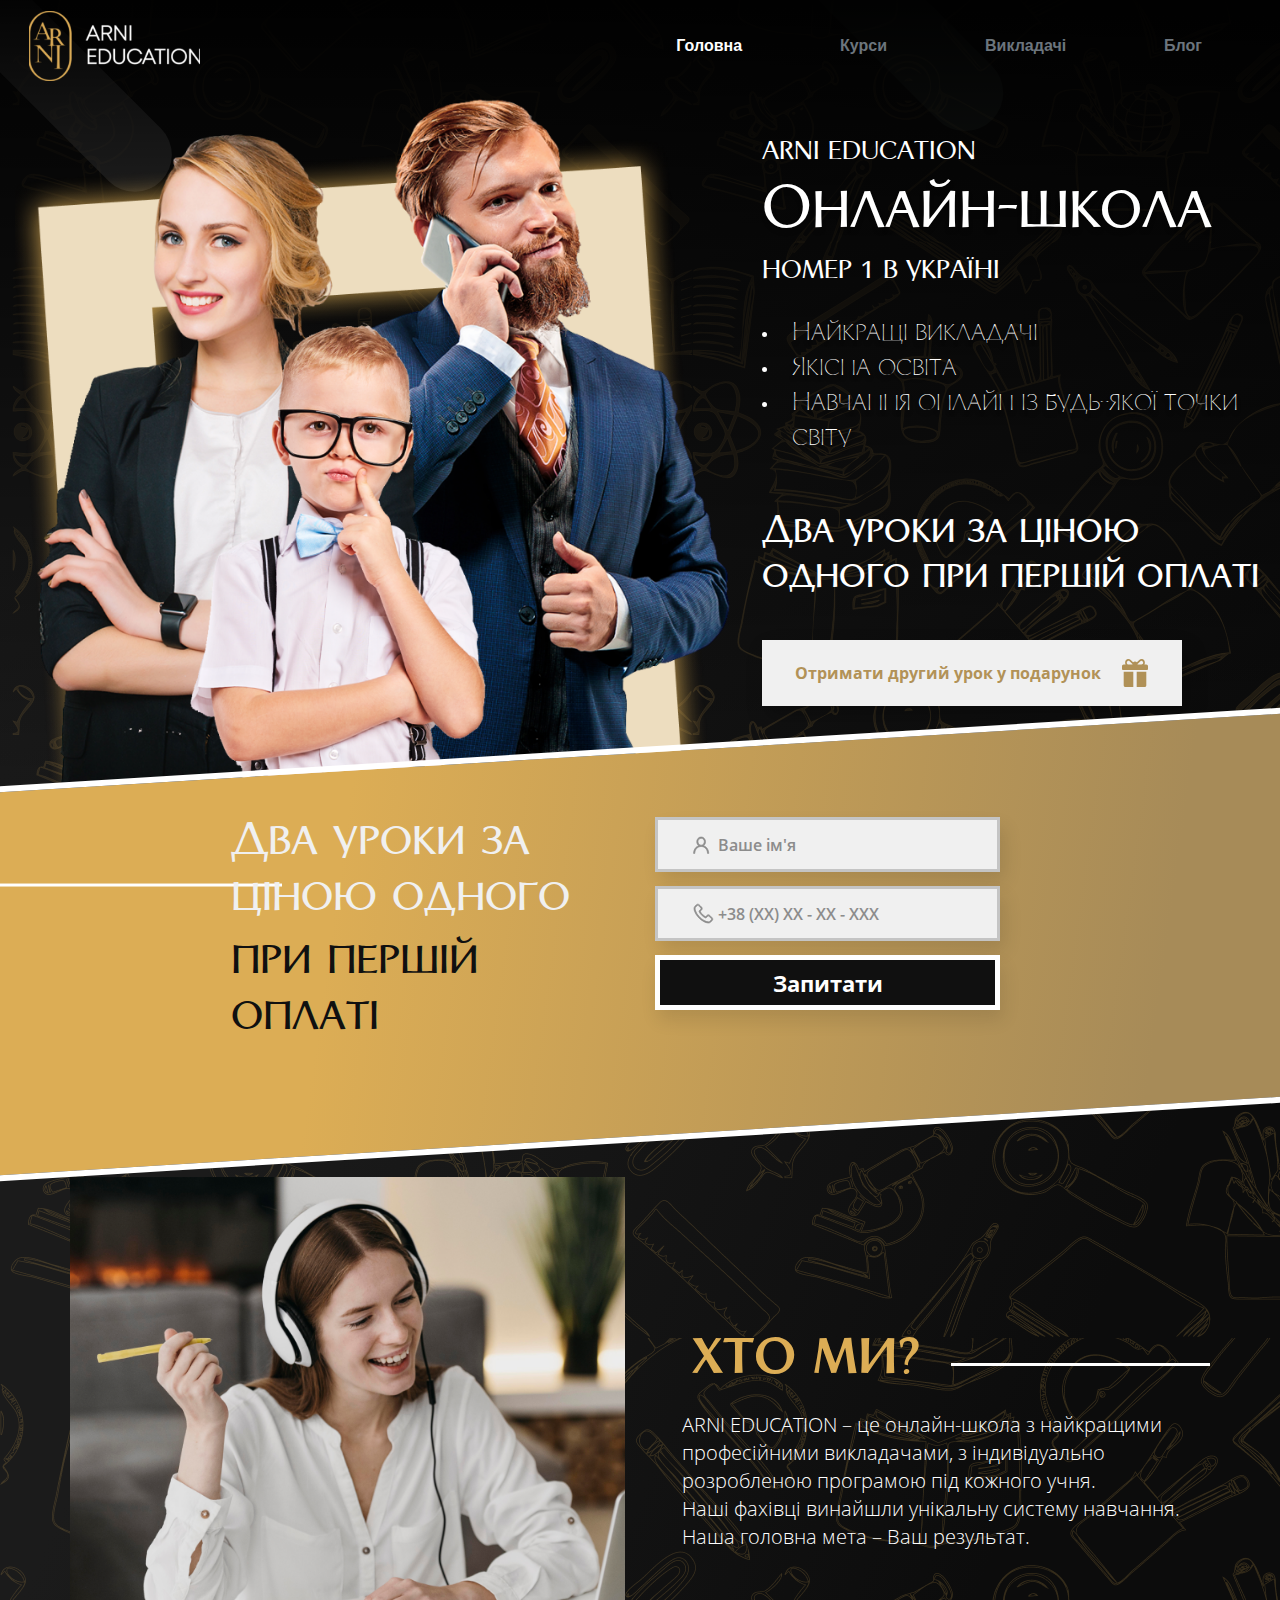
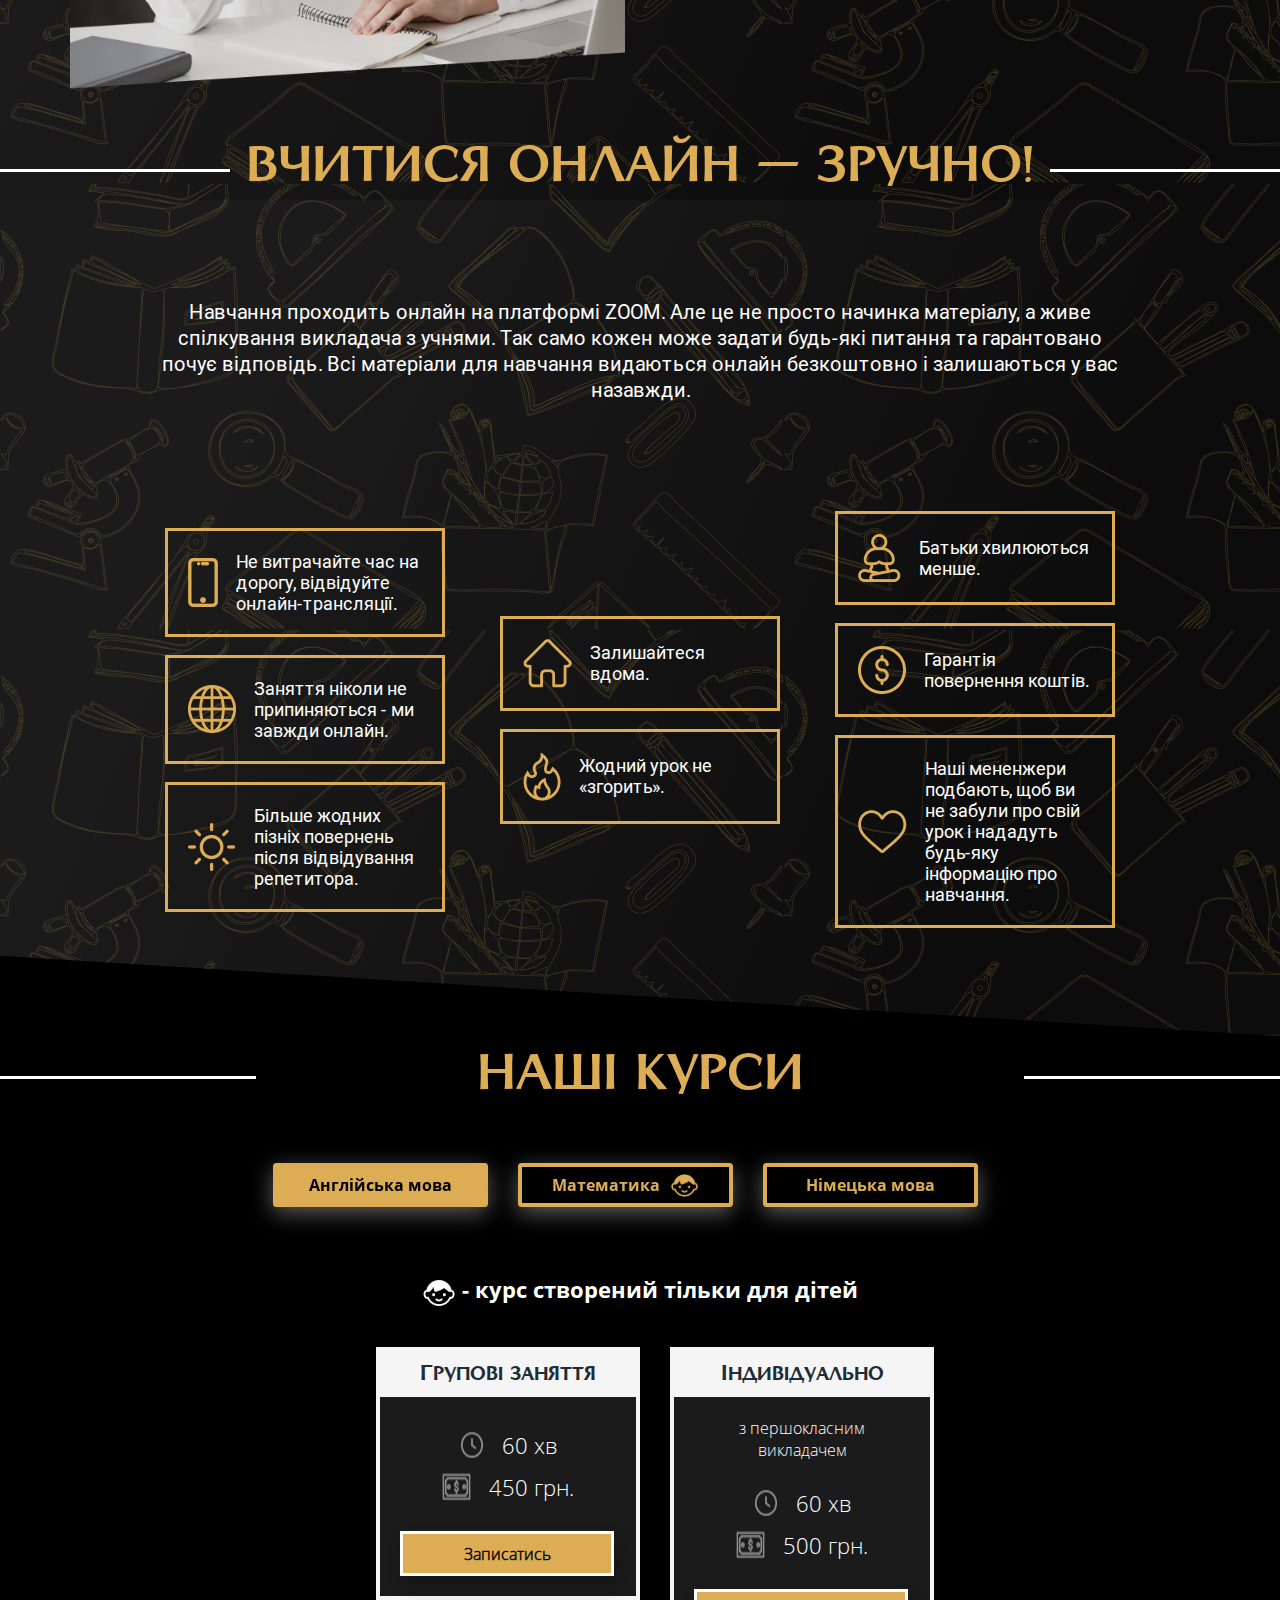
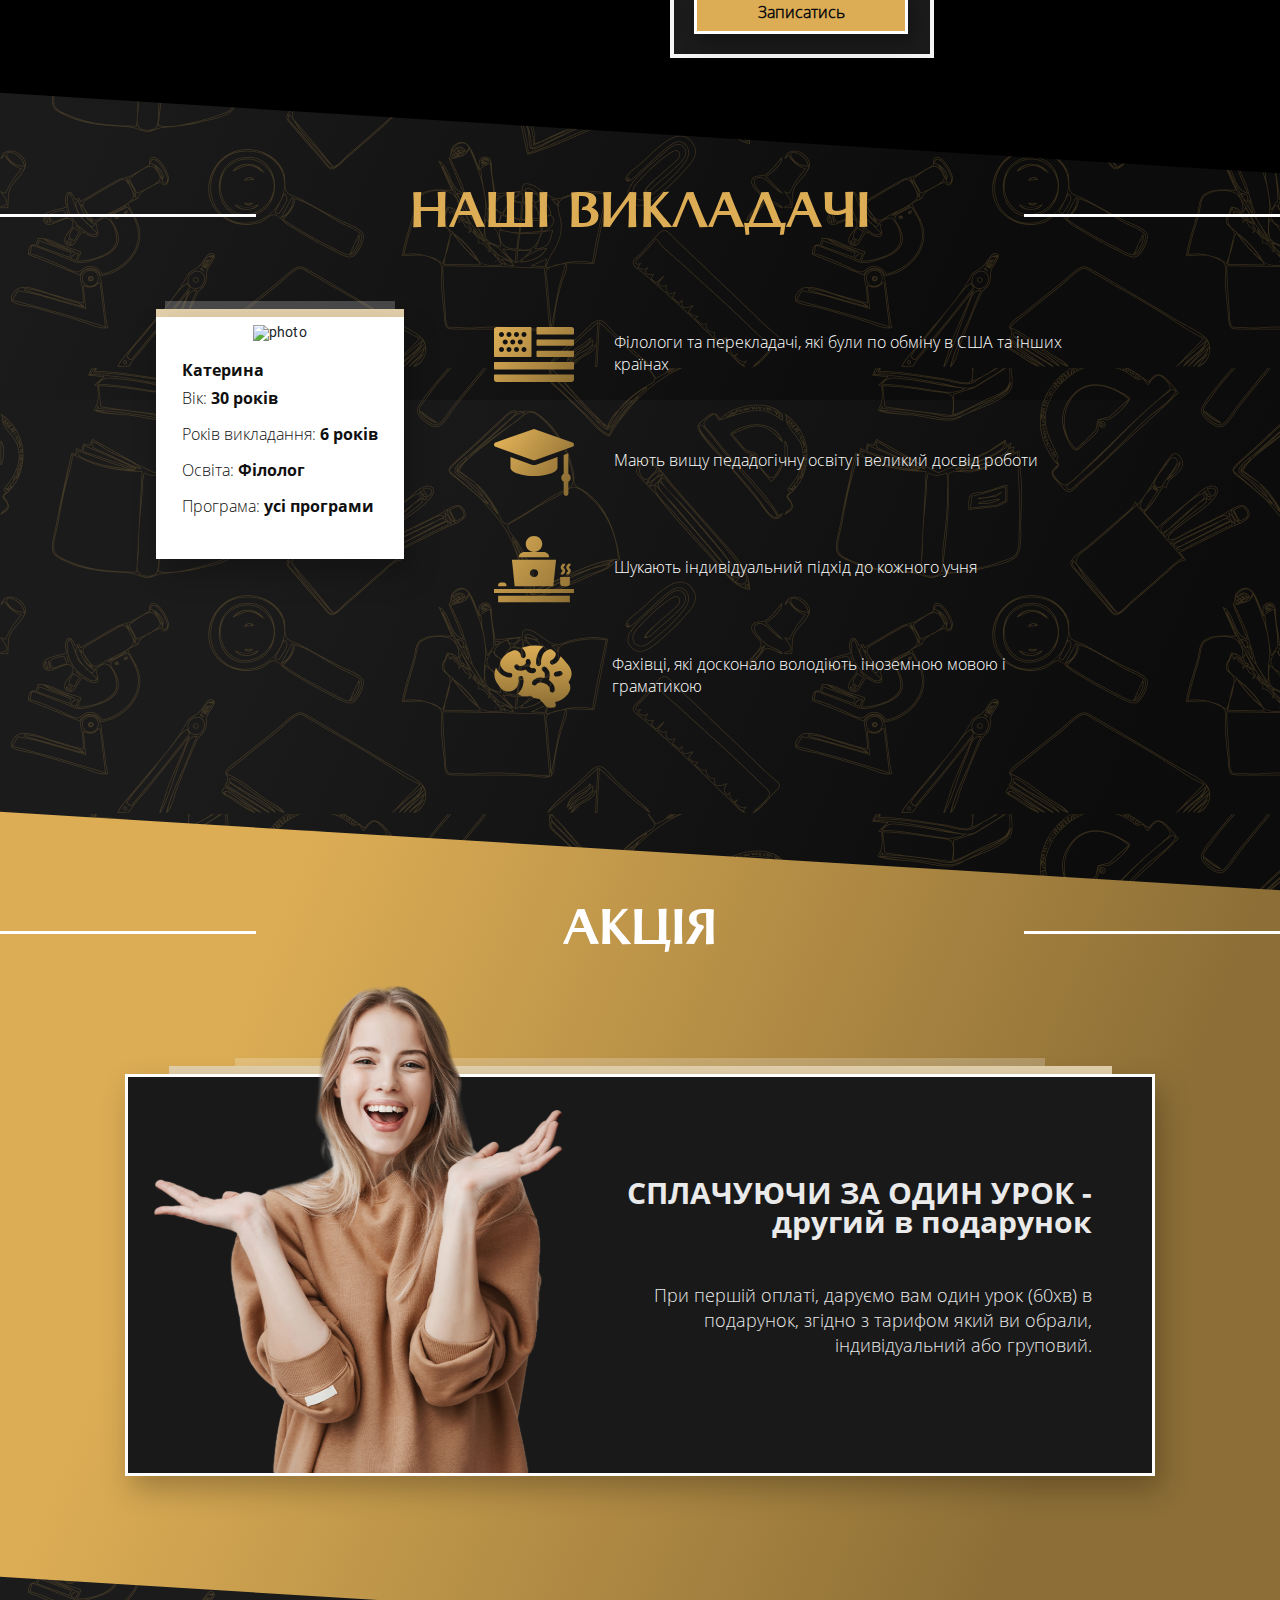
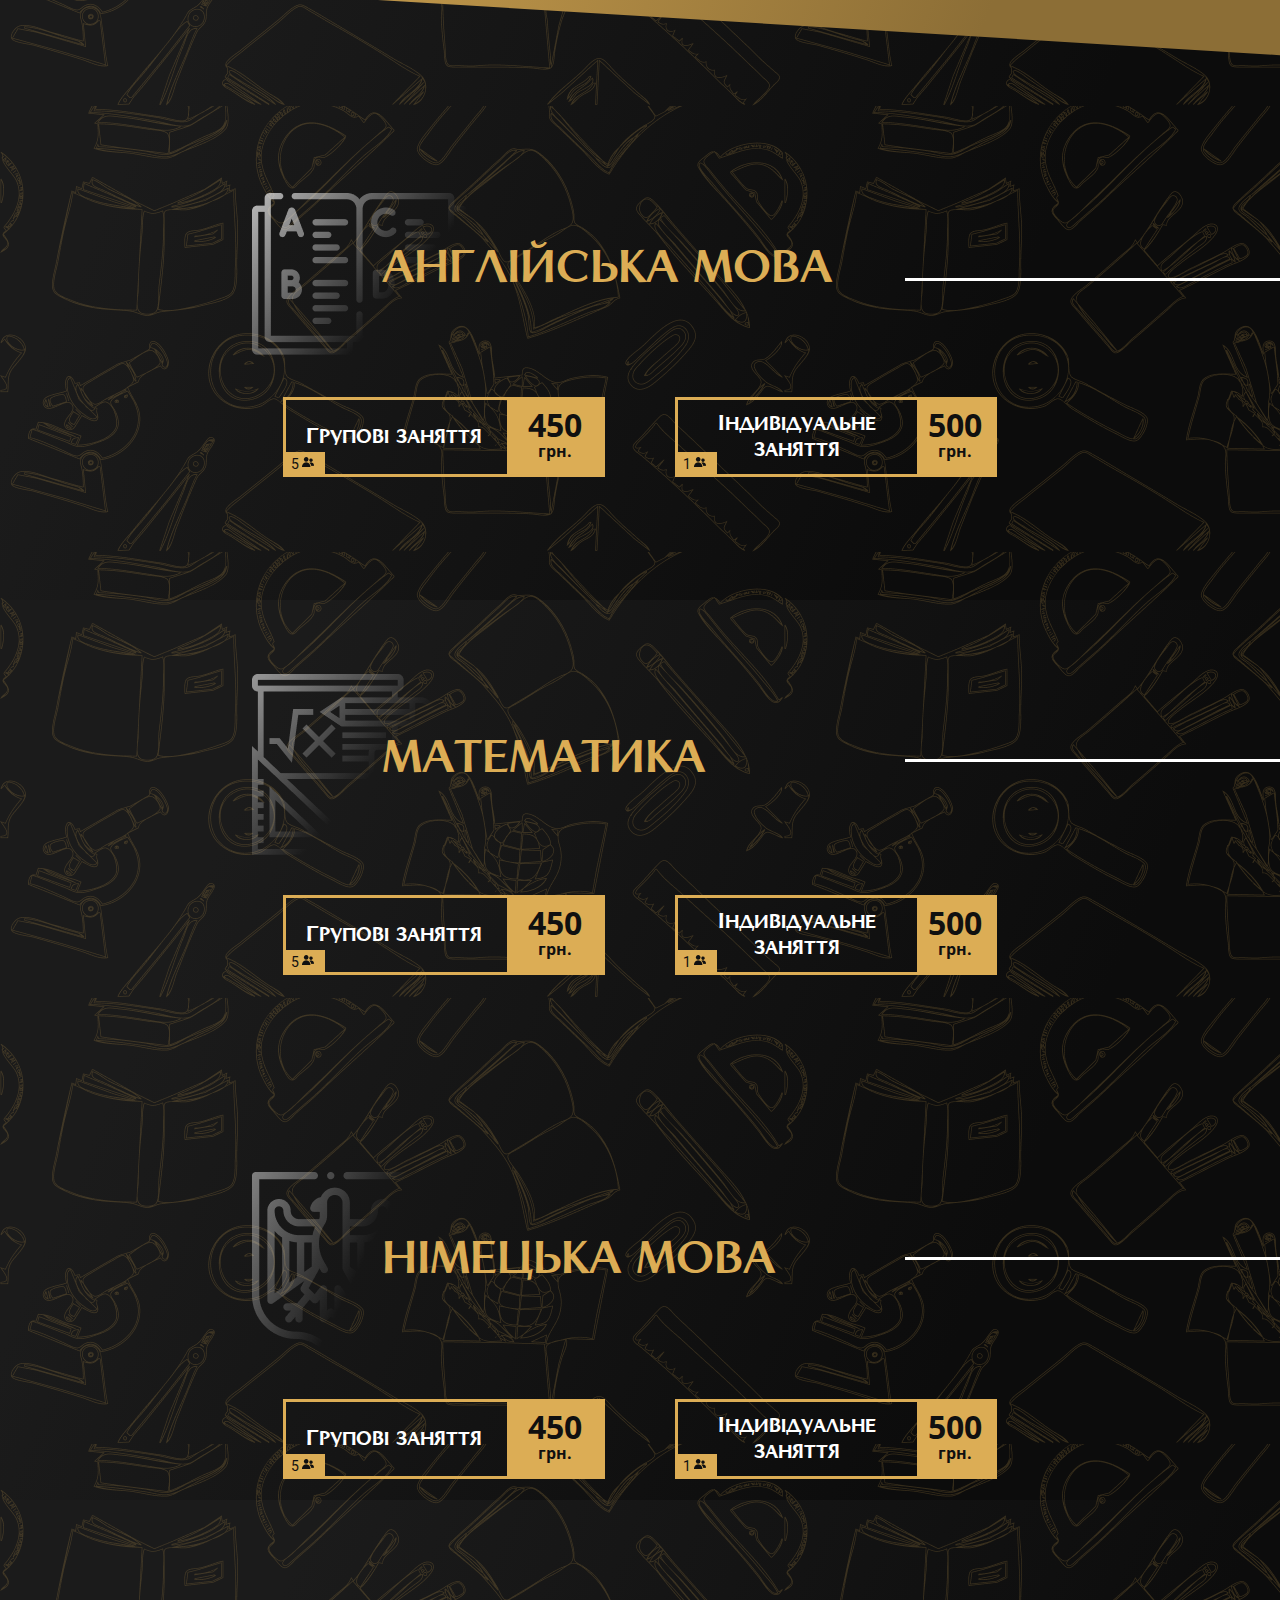
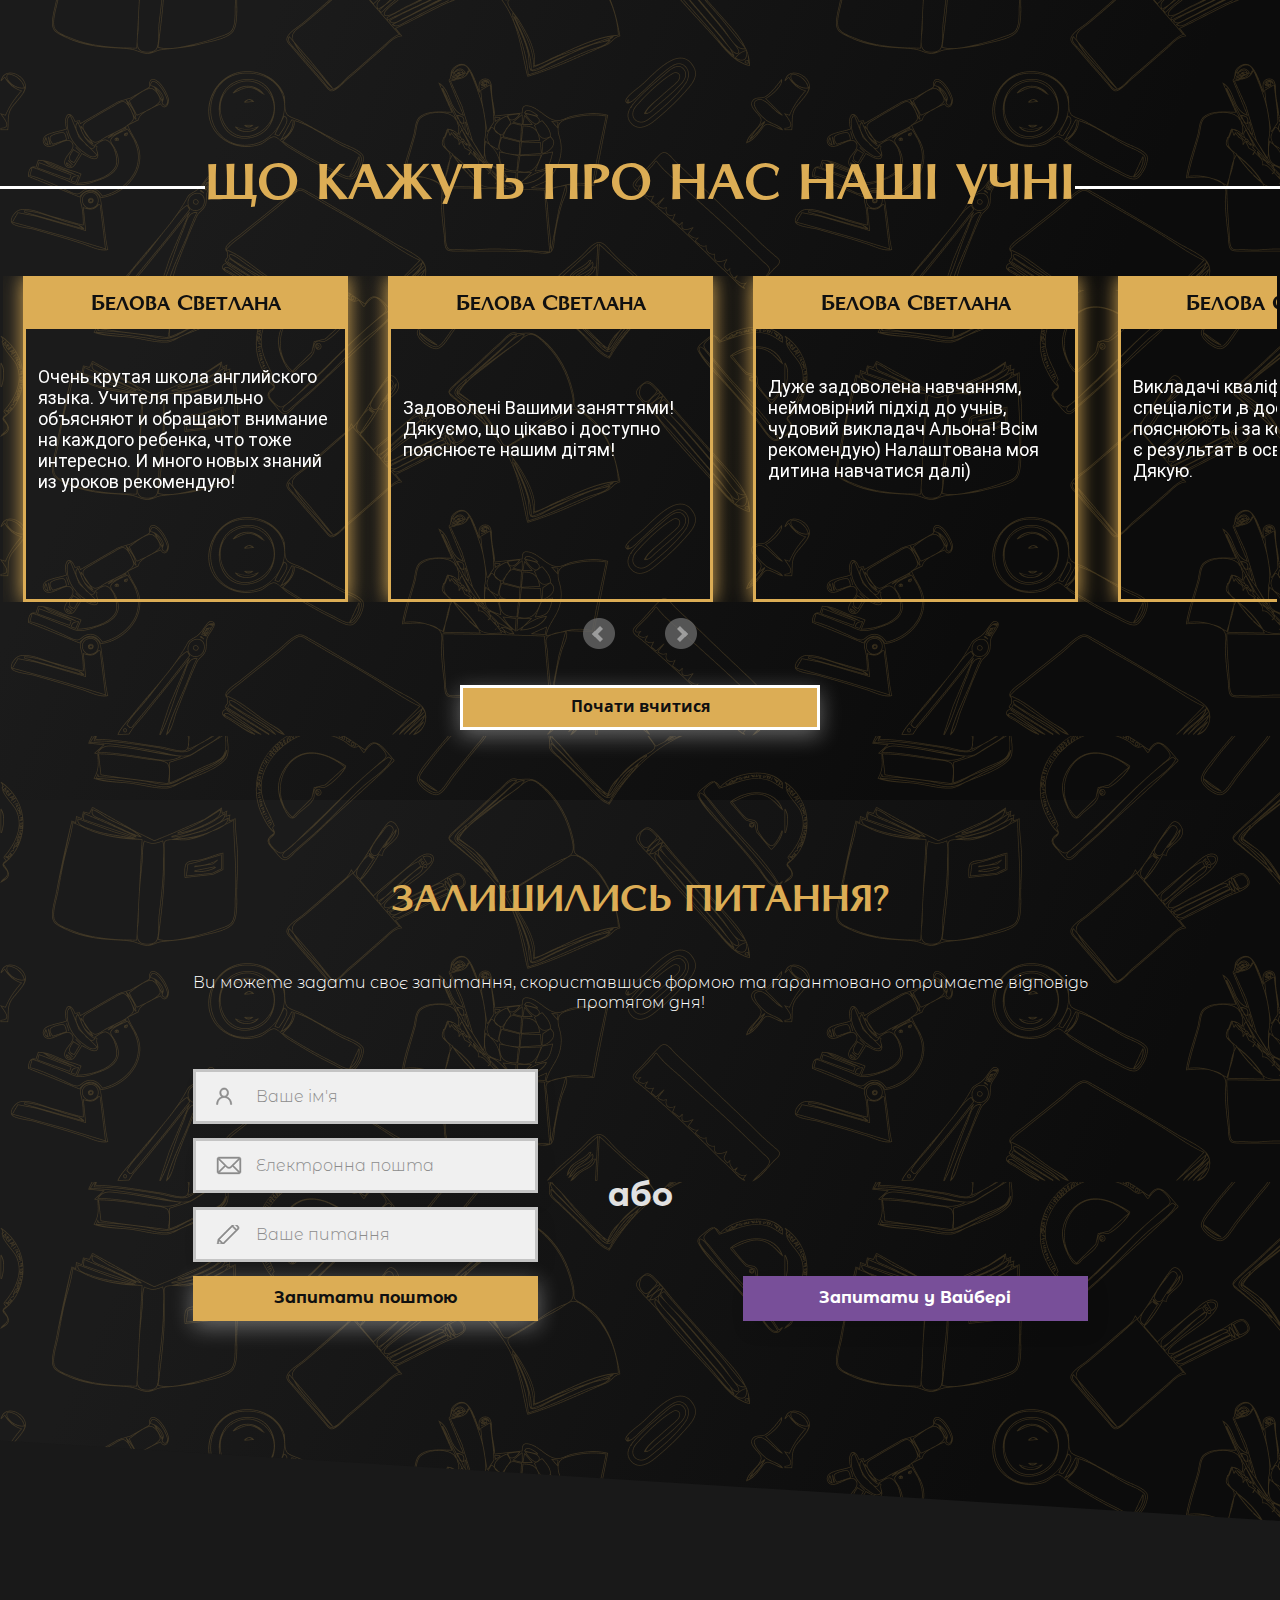
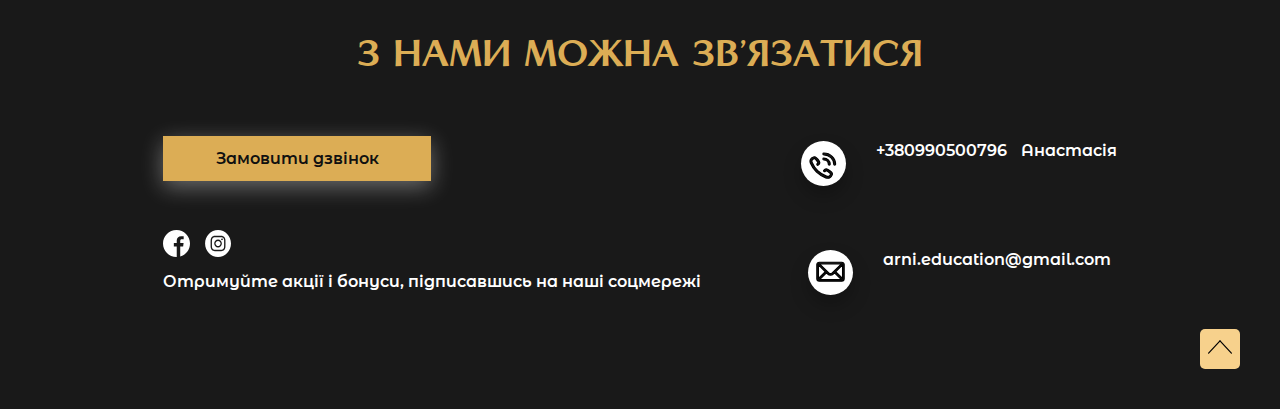
==== commit 520dee07: "new page corect" ====
--- a/page/Arni Education/arni education/index.html
+++ b/page/Arni Education/arni education/index.html
@@ -135,7 +135,7 @@
 			            </div>
 			        </div>
 			    </div>
-				<div class="study__table d-flex flex-wrap justify-content-center align-items-center">
+				<div class="study__table d-flex justify-content-center align-items-center media_max">
 				    <div class="study__table__column left">
 			            <div class="col_element d-flex align-items-center">
 			                <img src="img/icon1.png" alt="icon"> 
@@ -181,6 +181,61 @@
 			                <img src="img/icon7.png" alt="icon"> 
 			                <div class="col_element_text">
 			                    <p class="m-0">Гарантія повернення коштів.</p>
+			                </div>
+			            </div>
+			            <div class="col_element d-flex align-items-center">
+			                <img src="img/icon8.png" alt="icon"> 
+			                <div class="col_element_text">
+			                    <p class="m-0">Наші мененжери подбають, щоб ви не забули про свій урок і нададуть будь-яку інформацію про навчання.</p>
+			                </div>
+			            </div>
+			        </div>
+			    </div>
+
+			    <div class="study__table justify-content-center align-items-center media_min">
+				    <div class="study__table__column left">
+			            <div class="col_element d-flex align-items-center">
+			                <img src="img/icon1.png" alt="icon"> 
+			                <div class="col_element_text">
+			                    <p class="m-0">Не витрачайте час на дорогу, відвідуйте онлайн-трансляції.</p>
+			                </div>
+			            </div>
+						<div class="col_element d-flex align-items-center">
+			                <img src="img/icon2.png" alt="icon"> 
+			                <div class="col_element_text">
+			                    <p class="m-0">Заняття ніколи не припиняються - ми завжди онлайн.</p>
+			                </div>
+			            </div>
+			            <div class="col_element d-flex align-items-center">
+			                <img src="img/icon7.png" alt="icon"> 
+			                <div class="col_element_text">
+			                    <p class="m-0">Гарантія повернення коштів.</p>
+			                </div>
+			            </div>
+			            <div class="col_element d-flex align-items-center">
+			                <img src="img/icon3.png" alt="icon"> 
+			                <div class="col_element_text">
+			                    <p class="m-0">Більше жодних пізніх повернень після відвідування репетитора.</p>
+			                </div>
+			            </div>
+			        </div>
+			        <div class="study__table__column right">
+			        	<div class="col_element d-flex align-items-center">
+			                <img src="img/icon4.png" alt="icon"> 
+			                <div class="col_element_text">
+			                    <p class="m-0">Залишайтеся вдома. </p>
+			                </div>
+			            </div>
+			            <div class="col_element d-flex align-items-center">
+			                <img src="img/icon5.png" alt="icon"> 
+			                <div class="col_element_text">
+			                    <p class="m-0">Жодний урок не «згорить».</p>
+			                </div>
+			            </div>
+			            <div class="col_element d-flex align-items-center">
+			                <img src="img/icon6.png" alt="icon"> 
+			                <div class="col_element_text">
+			                    <p class="m-0">Батьки хвилюються менше.</p>
 			                </div>
 			            </div>
 			            <div class="col_element d-flex align-items-center">
@@ -655,7 +710,7 @@
 			            </div>
 			        </div>
 			    </div>
-			    <div class="question_flex d-flex flex-wrap justify-content-center">
+			    <div class="question_flex d-flex justify-content-center">
 				    <div class="question__form d-flex flex-column">
 				    	<input type="text" class="mb-3 first" placeholder="Ваше ім'я"/>
 						<input type="text" class="mb-3 last" placeholder="Електронна пошта"/>
@@ -676,6 +731,12 @@
 				    </div>
 				</div>
 			</div>
+
+			<div class="back-to-top">
+			    <a href="#top" class="back-to-top-link" aria-label="Scroll to Top">
+			    	<img src="img/back_top.svg" alt="top">
+			    </a>
+			</div>
 		</div>
 
 		<footer class="footer">
--- a/page/Arni Education/arni education/css/style.css
+++ b/page/Arni Education/arni education/css/style.css
@@ -43,6 +43,7 @@
 }
 .wrapper{
 	background: url('../img/path.png') 0 0 repeat;
+	position: relative;
 }
 
 .about{
@@ -116,9 +117,12 @@
 	color: #FFFFFF;
 	padding: 12px;
 }
-.study__table{
+.study .media_max{
 	margin: 0 auto;
 	padding: 0px 20px 50px 20px;
+}
+.study .media_min{
+	display: none;
 }
 .study__table__column.left,
 .study__table__column.center,
@@ -554,7 +558,7 @@
 	height: 22px;
 	background: #DCAD55;
 	color: #101010;
-	padding: 0 5px;
+	padding: 5px 5px;
 }
 
 .opinion{
@@ -736,4 +740,40 @@
 	height: 45px;
 	background: #784F99;
 	box-shadow: 5px 10px 18px rgba(0, 0, 0, 0.1);
+}
+
+.back-to-top{
+    position: absolute;
+    right: 40px;
+    bottom: 40px;
+    pointer-events: none;
+}
+.back-to-top-link{
+    position: fixed;
+    position: -webkit-sticky;
+    position: sticky;
+    pointer-events: all;
+    display: inline-block;
+    text-decoration: none;
+    text-align: center;
+    width: 40px;
+    height: 40px;
+    border-radius: 5px;
+    background-color: #F7D18C;
+    padding-top: 6px;
+    -webkit-transition: -webkit-transform 80ms ease-in;
+    transition: -webkit-transform 80ms ease-in;
+    transition: transform 80ms ease-in;
+    transition: transform 80ms ease-in, -webkit-transform 80ms ease-in;
+}
+.back-to-top-link img{
+	width: 24px;
+}
+.back-to-top-link:hover, .back-to-top-link:focus {
+    -webkit-transform: scale(1.1);
+    transform: scale(1.1);
+}
+.back-to-top-link:focus {
+    outline: none;
+    box-shadow: 0px 6px 22px rgba(255, 255, 255, 0.36);
 }--- a/page/Arni Education/arni education/css/style_mobile.css
+++ b/page/Arni Education/arni education/css/style_mobile.css
@@ -26,10 +26,16 @@
 	}
 }
 
-@media (max-width: 992px) {
+@media (max-width: 992px){
 	.header__head .media_nav{
         display: block;
     }
+    .study .media_max{
+		display: none!important;
+	}
+    .study .media_min{
+		display: flex;
+	}
 	.stock_bg .stock_bg__photo{
 		max-width: 340px;
 		left: -30px;
@@ -88,12 +94,25 @@
 	}
 }
 
-@media (max-width: 768px) {
+@media (max-width: 768px){
+	.study .study__title{
+    	text-align: center!important;
+    }
+    .study .study__text{
+    	text-align: center!important;
+    }
+    .study .media_min{
+		display: flex;
+		flex-direction: column;
+	}
+	.media_min .left{
+		padding-left: 55px;
+	}
 	.stock .container{
 		padding: 0;
 	}
 	.stock_bg .stock_bg__photo{
-		left: -230px;
+		left: 0px;
 	}
 	.stock__content .stock_bg_2{
 		max-width: 420px;
@@ -114,29 +133,41 @@
 	.opinion .bx-wrapper .bx-next{
 	    right: 44%;
 	}
-}
-
-@media (max-width: 730px) {
+	.question .question_flex{
+		flex-direction: column;
+		align-items: center;
+	}
+	.question__button button{
+		margin-left: -547px;
+	}
+}
+
+@media (max-width: 638px){
+	.header__form .header__form__title{
+		text-align: right;
+		font-size: 40px;
+		line-height: 48px;
+	}
+	.course .course__title::before{
+		display: none;
+	}
+	.course .course__title::after{
+		display: none;
+	}
+	.teacher .teacher__title::before{
+		display: none;
+	}
+	.teacher .teacher__title::after{
+		display: none;
+	}
 	.el_title .el_title__title::after{
 		width: 30%;
 	}
 	.buy_course__el .el_button a:nth-child(1) {
 	    margin-left: 70px;
 	}
-}
-
-@media (max-width: 638px) {
-	.course .course__title::before{
-		display: none;
-	}
-	.course .course__title::after{
-		display: none;
-	}
-	.teacher .teacher__title::before{
-		display: none;
-	}
-	.teacher .teacher__title::after{
-		display: none;
+	.opinion .opinion__title{
+		text-align: center;
 	}
 	.opinion .opinion__title::before{
 		display: none;
@@ -151,18 +182,24 @@
 	.opinion .bx-wrapper .bx-next{
 	    right: 42%;
 	}
-}
-
-@media (max-width: 465px) {
+	.question__button button{
+		margin-left: -483px;
+	}
+}
+
+@media (max-width: 576px){
 	.el_title .el_title__title{
 		font-size: 38px;
 	}
 	.el_title .el_title__title h2{
-	margin-left: -55px;
-}
-}
-
-@media (max-width: 360px) {
+		margin-left: -55px;
+	}
+	.question__button button{
+		margin-left: -450px;
+	}
+}
+
+@media (max-width: 425px){
 	.header__head .media_nav{
         display: none;
     }
@@ -196,6 +233,22 @@
 	.inner_button svg{
 		margin-right: 24px;
 	}
+	.header__form .header__form__title{
+		text-align: center;
+		padding: 30px 0 15px 0;
+	}
+	.header__form .header__form__inner{
+		margin-left: 16px;
+	}
+	.about .about__title h2{
+		margin-left: 70px;
+	}
+	.about__title .about__title__line{
+		display: none;
+	}
+	.about .about__text{
+		text-align: center;
+	}
 	.study__table__column .col_element{
 		border: none;
 	}
@@ -203,13 +256,17 @@
 	.study__table__column.center{
 		margin-right: 0;
 	}
+	.course .course__text{
+		text-align: center;
+	}
 	.stock_bg .stock_bg__photo{
 		display: none;
 	}
 	.stock_bg .stock_bg__text{
-		max-width: 300px;
+		max-width: 360px;
 		font-size: 12px;
 		line-height: 28px;
+		text-align: center!important;
 	}
 	.stock__content .stock_bg{
 		max-width: 340px;
@@ -230,6 +287,15 @@
 	.opinion .bx-wrapper .bx-next{
 	    right: 38%;
 	}
+	.question .question__title{
+		text-align: center;
+	}
+	.question .question__text{
+		text-align: center;
+	}
+	.question__button button{
+		margin-left: -376px;
+	}
 	.footer__item__left{
 		margin-left: 26px;
 	}
@@ -240,4 +306,15 @@
 	.footer__item__right .contact{
 		margin-bottom: 39px;
 	}
+	.back-to-top{
+	    right: 20px;
+	    bottom: 20px;
+	}
+}
+
+@media screen and (prefers-reduced-motion: no-preference){
+  html,
+  body{
+    scroll-behavior: smooth;
+  }
 }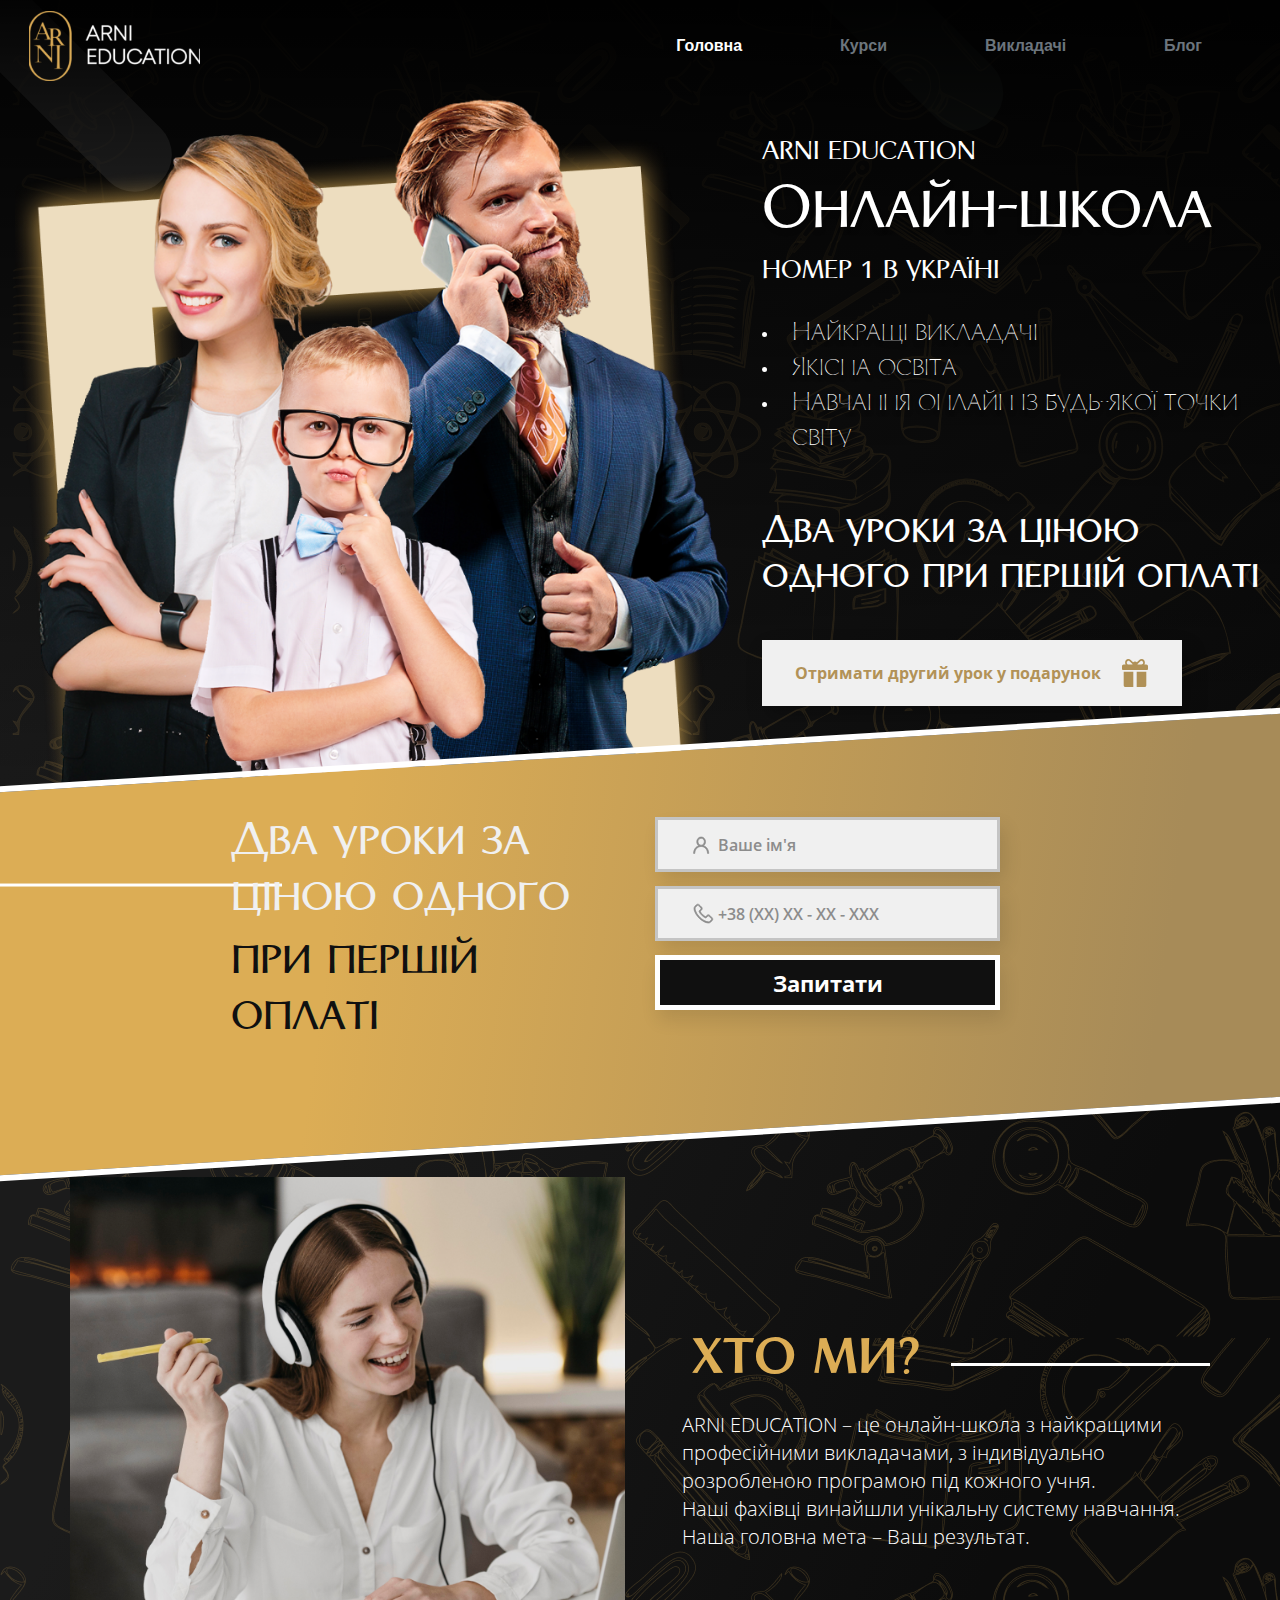
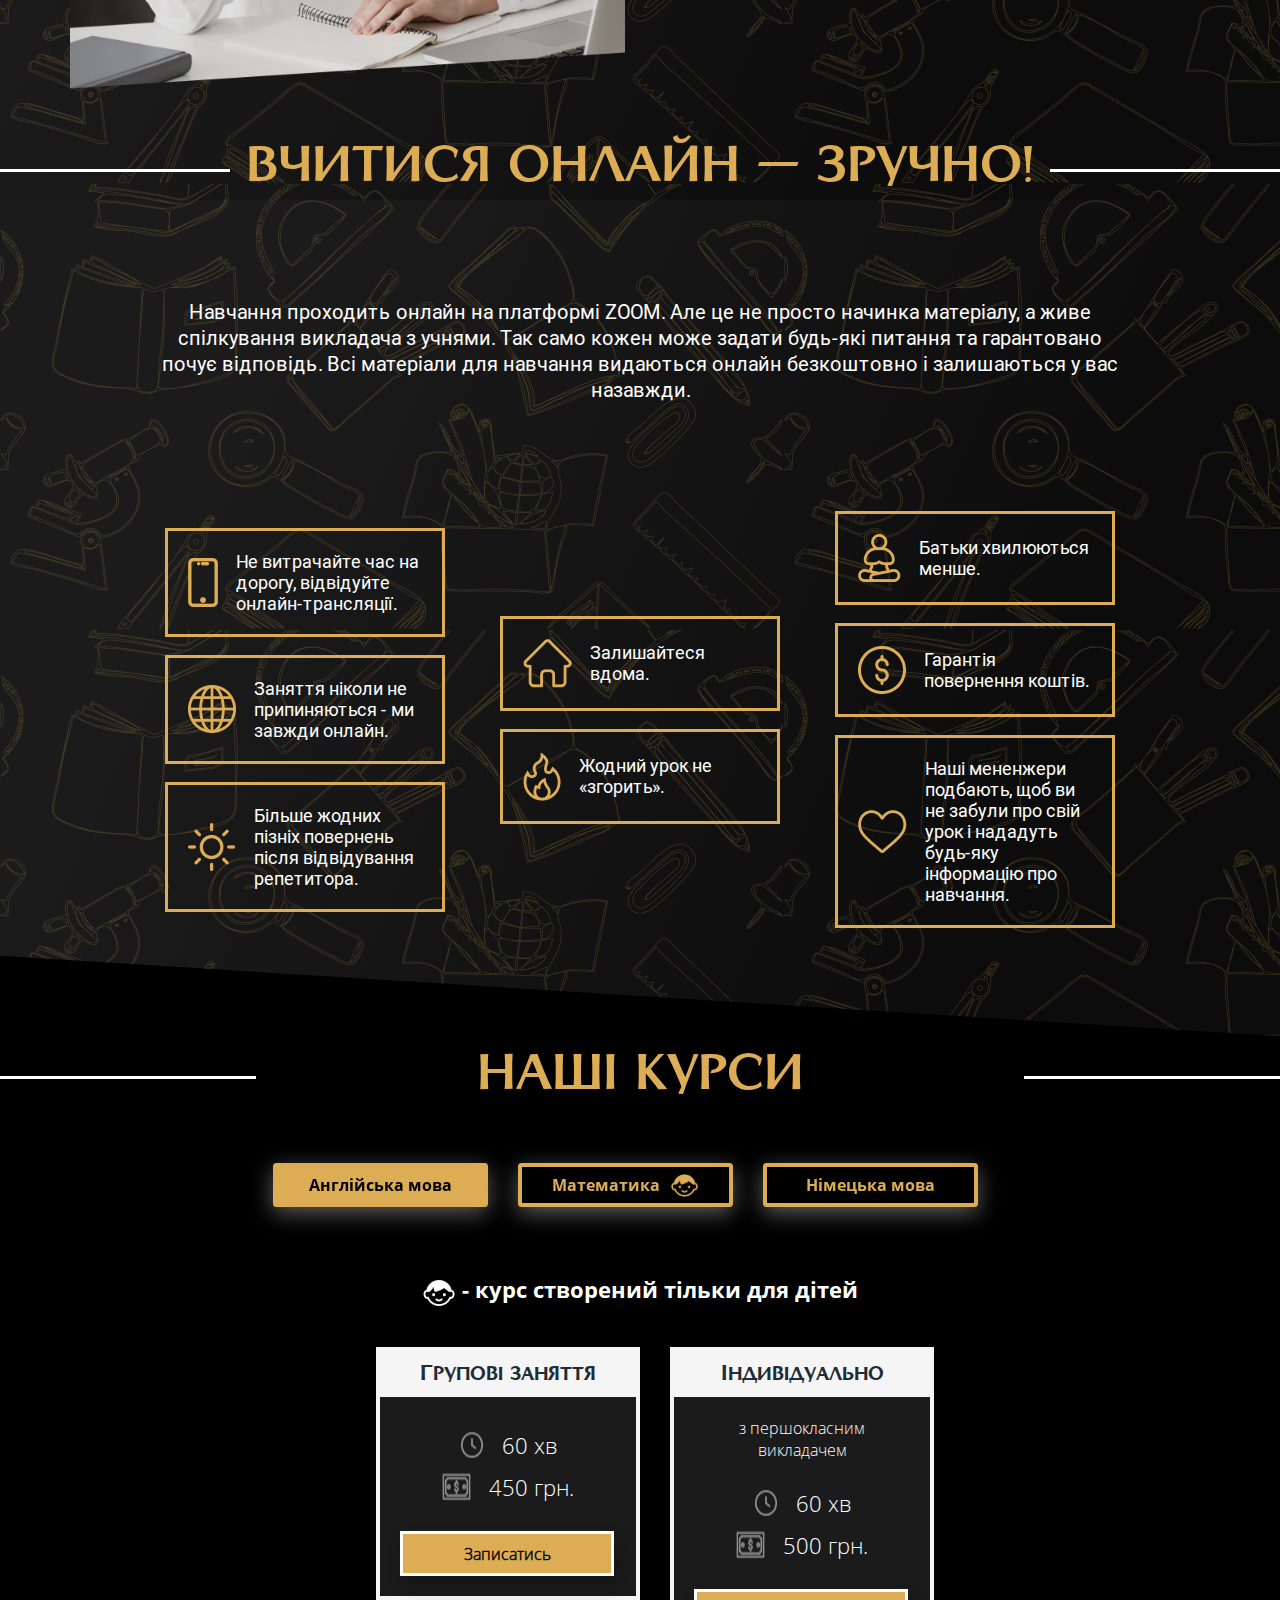
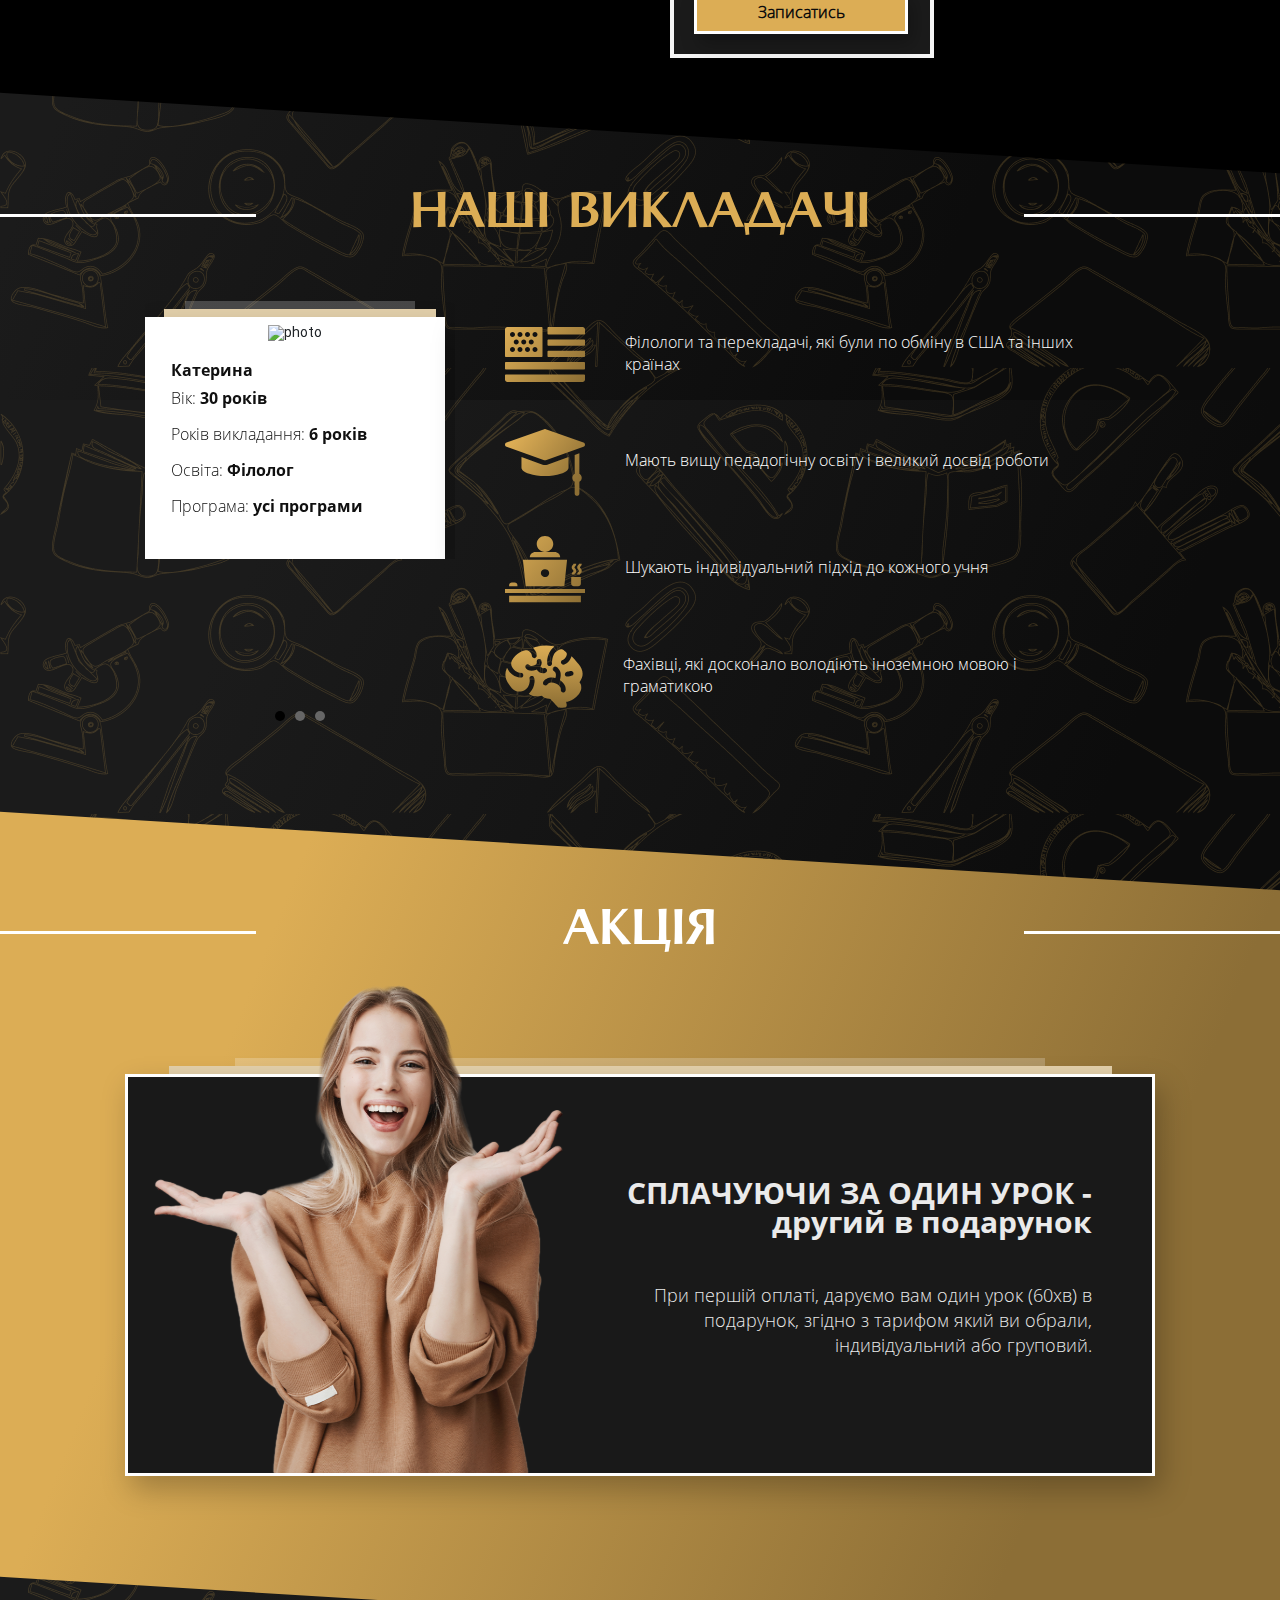
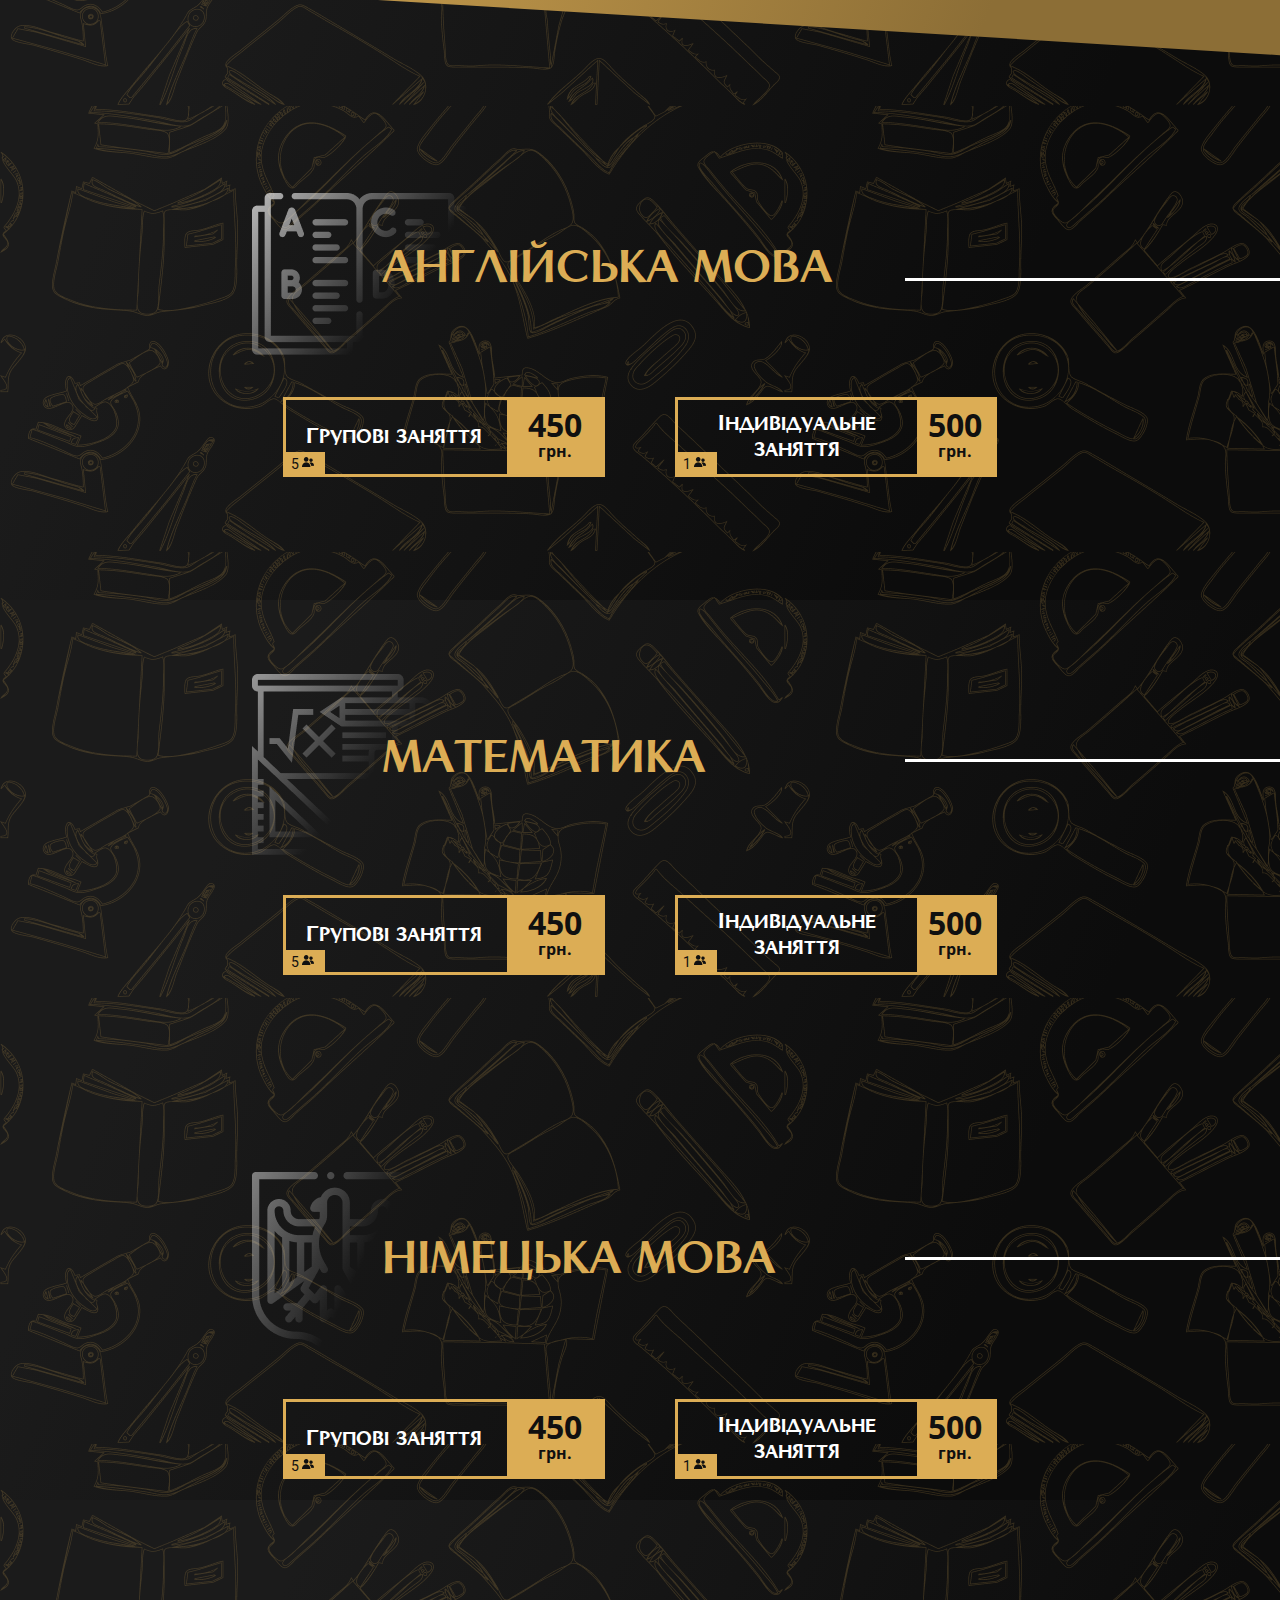
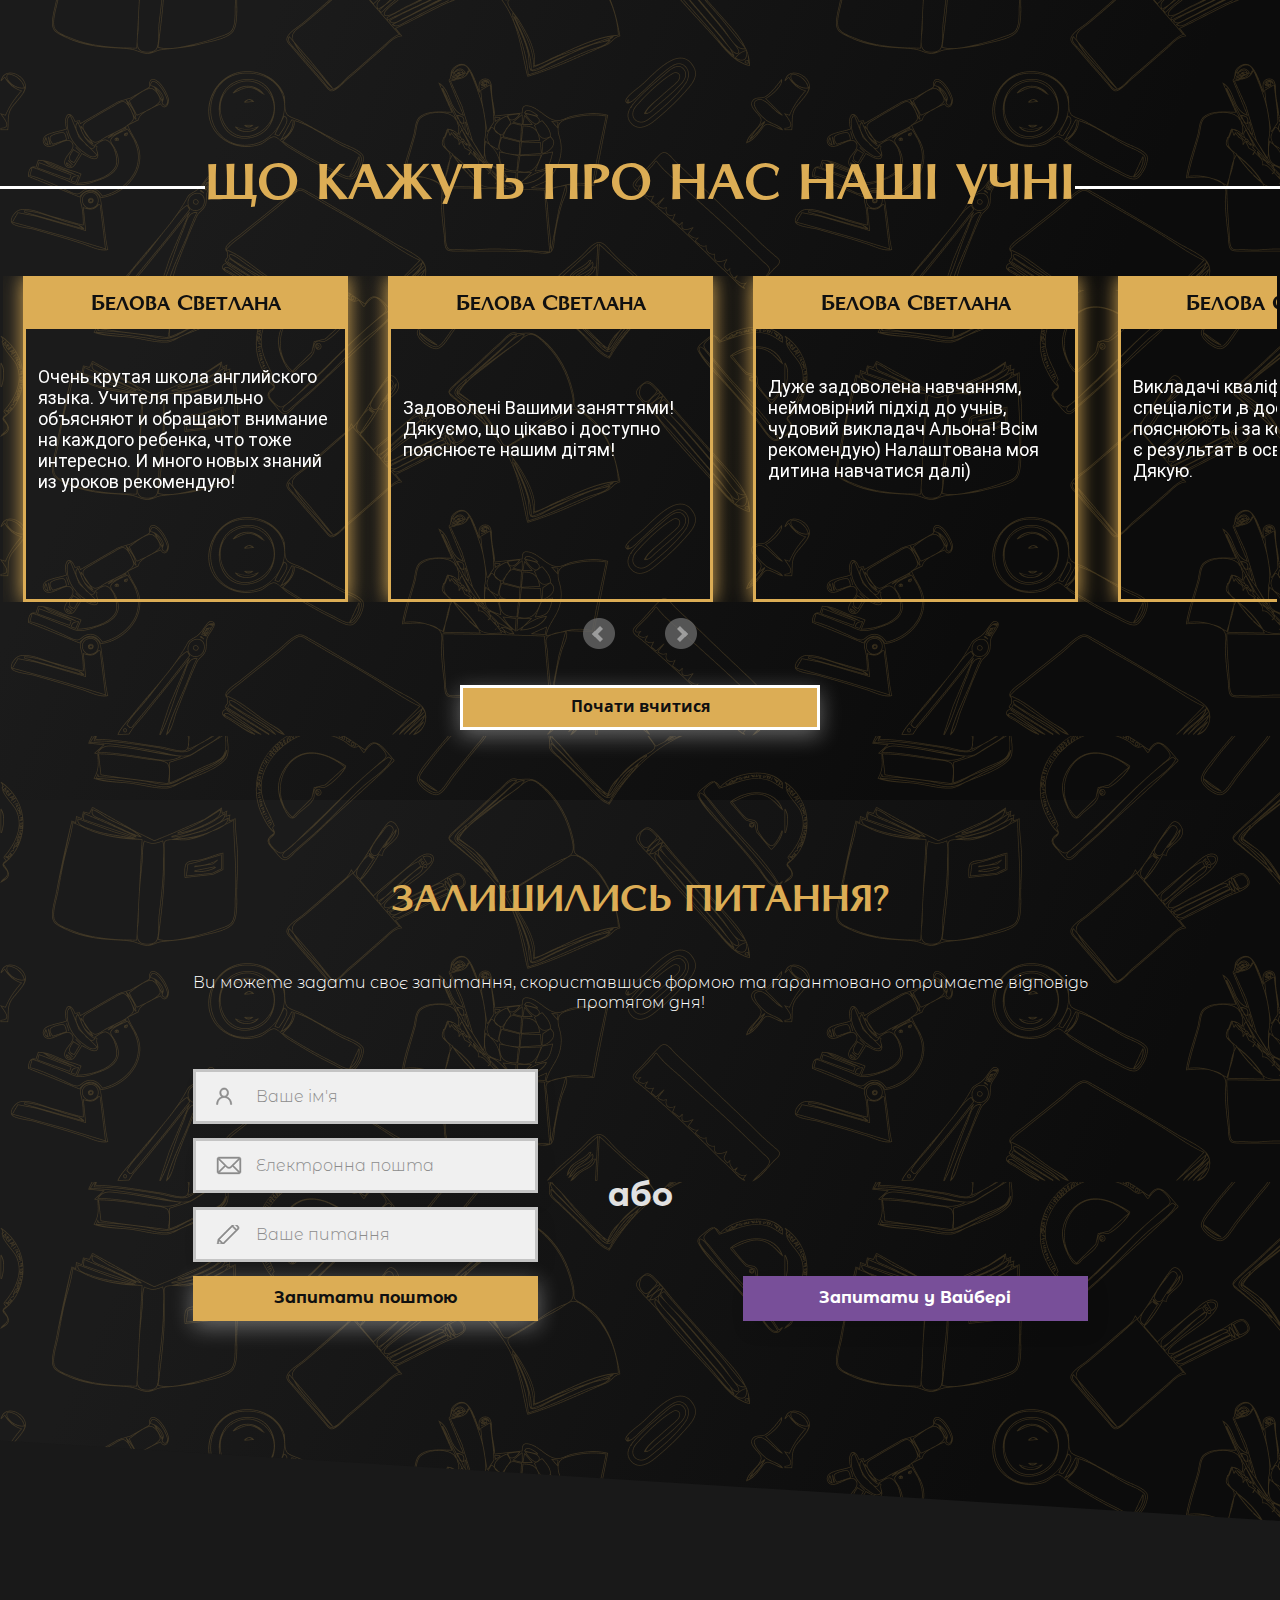
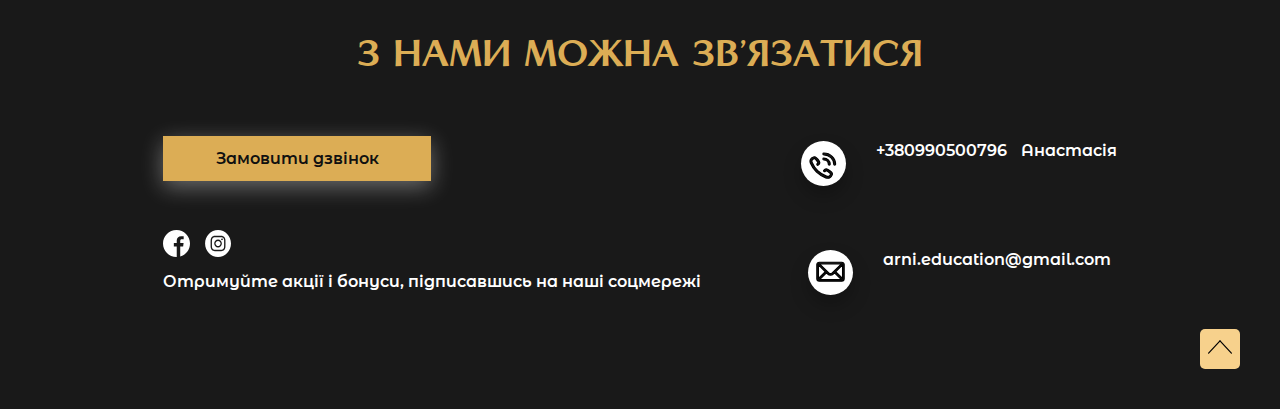
==== commit a0c494df: "slider" ====
--- a/page/Arni Education/arni education/index.html
+++ b/page/Arni Education/arni education/index.html
@@ -423,20 +423,58 @@
 		            <h2>Наші Викладачі</h2>
 		        </div>
 				<div class="teacher__table d-flex flex-wrap justify-content-center ">
-					<div class="teacher__table__column photo">
-						<div class="col_bg_2"></div>
-						<div class="col_bg_1"></div>
-						<div class="col_bg">
-							<div class="col_bg__photo d-flex justify-content-center">
-								<img src="img/teacher_photo.svg" alt="photo">
-							</div>
-							<div class="col_bg__text"> 
-								<h3>Катерина</h3>
-								<div class="text_info">
-									<p>Вік:<span> 30 років</span></p>
-									<p>Років викладання:<span> 6 років</span></p>
-									<p>Освіта:<span> Філолог</span></p>
-									<p>Програма:<span> усі програми</span></p>
+					<div class="teacher__table__column teacher_slider">
+						<div class="teacher_slider__slide">
+							<div class="col_bg_2"></div>
+							<div class="col_bg_1"></div>
+							<div class="col_bg">
+								<div class="col_bg__photo d-flex justify-content-center">
+									<img src="img/teacher_photo.svg" alt="photo">
+								</div>
+								<div class="col_bg__text"> 
+									<h3>Катерина</h3>
+									<div class="text_info">
+										<p>Вік:<span> 30 років</span></p>
+										<p>Років викладання:<span> 6 років</span></p>
+										<p>Освіта:<span> Філолог</span></p>
+										<p>Програма:<span> усі програми</span></p>
+									</div>
+								</div>
+							</div>
+						</div>
+						<div class="teacher_slider__slide">
+							<div class="col_bg_2"></div>
+							<div class="col_bg_1"></div>
+							<div class="col_bg">
+								<div class="col_bg__photo d-flex justify-content-center">
+									<img src="img/teacher_photo.svg" alt="photo">
+								</div>
+								<div class="col_bg__text"> 
+									<h3>Марія</h3>
+									<div class="text_info">
+										<p>Вік:<span> 31 років</span></p>
+										<p>Років викладання:<span> 7 років</span></p>
+										<p>Освіта:<span> Філолог</span></p>
+										<p>Програма:<span> усі програми</span></p>
+									</div>
+								</div>
+							</div>
+						</div>
+						<div class="teacher_slider__slide">
+							<div class="col_bg_2"></div>
+							<div class="col_bg_1"></div>
+							<div class="col_bg">
+								<div class="col_bg__photo d-flex justify-content-center">
+									<img src="img/teacher_photo.svg" alt="photo">
+								</div>
+								<div class="col_bg__text"> 
+									<h3>Анна</h3>
+									<div class="text_info">
+										<p>Вік:<span> 28 років</span></p>
+										<p>Років викладання:<span> 4 років</span></p>
+										<p>Освіта:<span> Математик</span></p>
+										<p>Програма:<span> усі програми</span></p>
+									</div>
 								</div>
 							</div>
 						</div>
@@ -724,7 +762,7 @@
 				    <div class="question__or d-flex justify-content-center align-items-center">
 				    	<p>або</p>
 				    </div>
-				    <div class="question__button align-self-end">
+				    <div class="question__button d-flex align-items-end">
 				    	<button class="mb-3" type="button">
 							<p class="m-0">Запитати у Вайбері</p>
 						</button>
--- a/page/Arni Education/arni education/css/style.css
+++ b/page/Arni Education/arni education/css/style.css
@@ -335,8 +335,17 @@
 .teacher__table{
 	padding: 50px 0;
 }
+.teacher__table .bx-wrapper{
+	max-width: 310px!important;
+	border: none!important;
+	box-shadow: none!important;
+	background: transparent!important;
+}
 .teacher__table__column{
 	padding-right: 40px;
+}
+.teacher_slider__slide{
+	margin: 0 auto;
 }
 .col_bg_2{
 	z-index: 3;
--- a/page/Arni Education/arni education/css/style_mobile.css
+++ b/page/Arni Education/arni education/css/style_mobile.css
@@ -138,7 +138,7 @@
 		align-items: center;
 	}
 	.question__button button{
-		margin-left: -547px;
+		justify-content: center;
 	}
 }
 
@@ -182,9 +182,6 @@
 	.opinion .bx-wrapper .bx-next{
 	    right: 42%;
 	}
-	.question__button button{
-		margin-left: -483px;
-	}
 }
 
 @media (max-width: 576px){
@@ -194,12 +191,9 @@
 	.el_title .el_title__title h2{
 		margin-left: -55px;
 	}
-	.question__button button{
-		margin-left: -450px;
-	}
-}
-
-@media (max-width: 425px){
+}
+
+@media (min-width: 360px) and (max-width: 425px){
 	.header__head .media_nav{
         display: none;
     }
@@ -252,12 +246,27 @@
 	.study__table__column .col_element{
 		border: none;
 	}
-	.study__table__column.left,
-	.study__table__column.center{
-		margin-right: 0;
+	.study__table__column .left{
+		padding-left: 0;
 	}
 	.course .course__text{
 		text-align: center;
+	}
+	.course__block_inner{
+		margin-left: 0;
+	}
+	.teacher .teacher__title{
+		text-align: center;
+	}
+	.teacher__table__column{
+		padding-right: 0;
+	}
+	.info{
+		padding-left: 20px;
+		padding-right: 20px;
+	}
+	.info_element{
+		max-width: 320px;
 	}
 	.stock_bg .stock_bg__photo{
 		display: none;
@@ -292,9 +301,6 @@
 	}
 	.question .question__text{
 		text-align: center;
-	}
-	.question__button button{
-		margin-left: -376px;
 	}
 	.footer__item__left{
 		margin-left: 26px;
